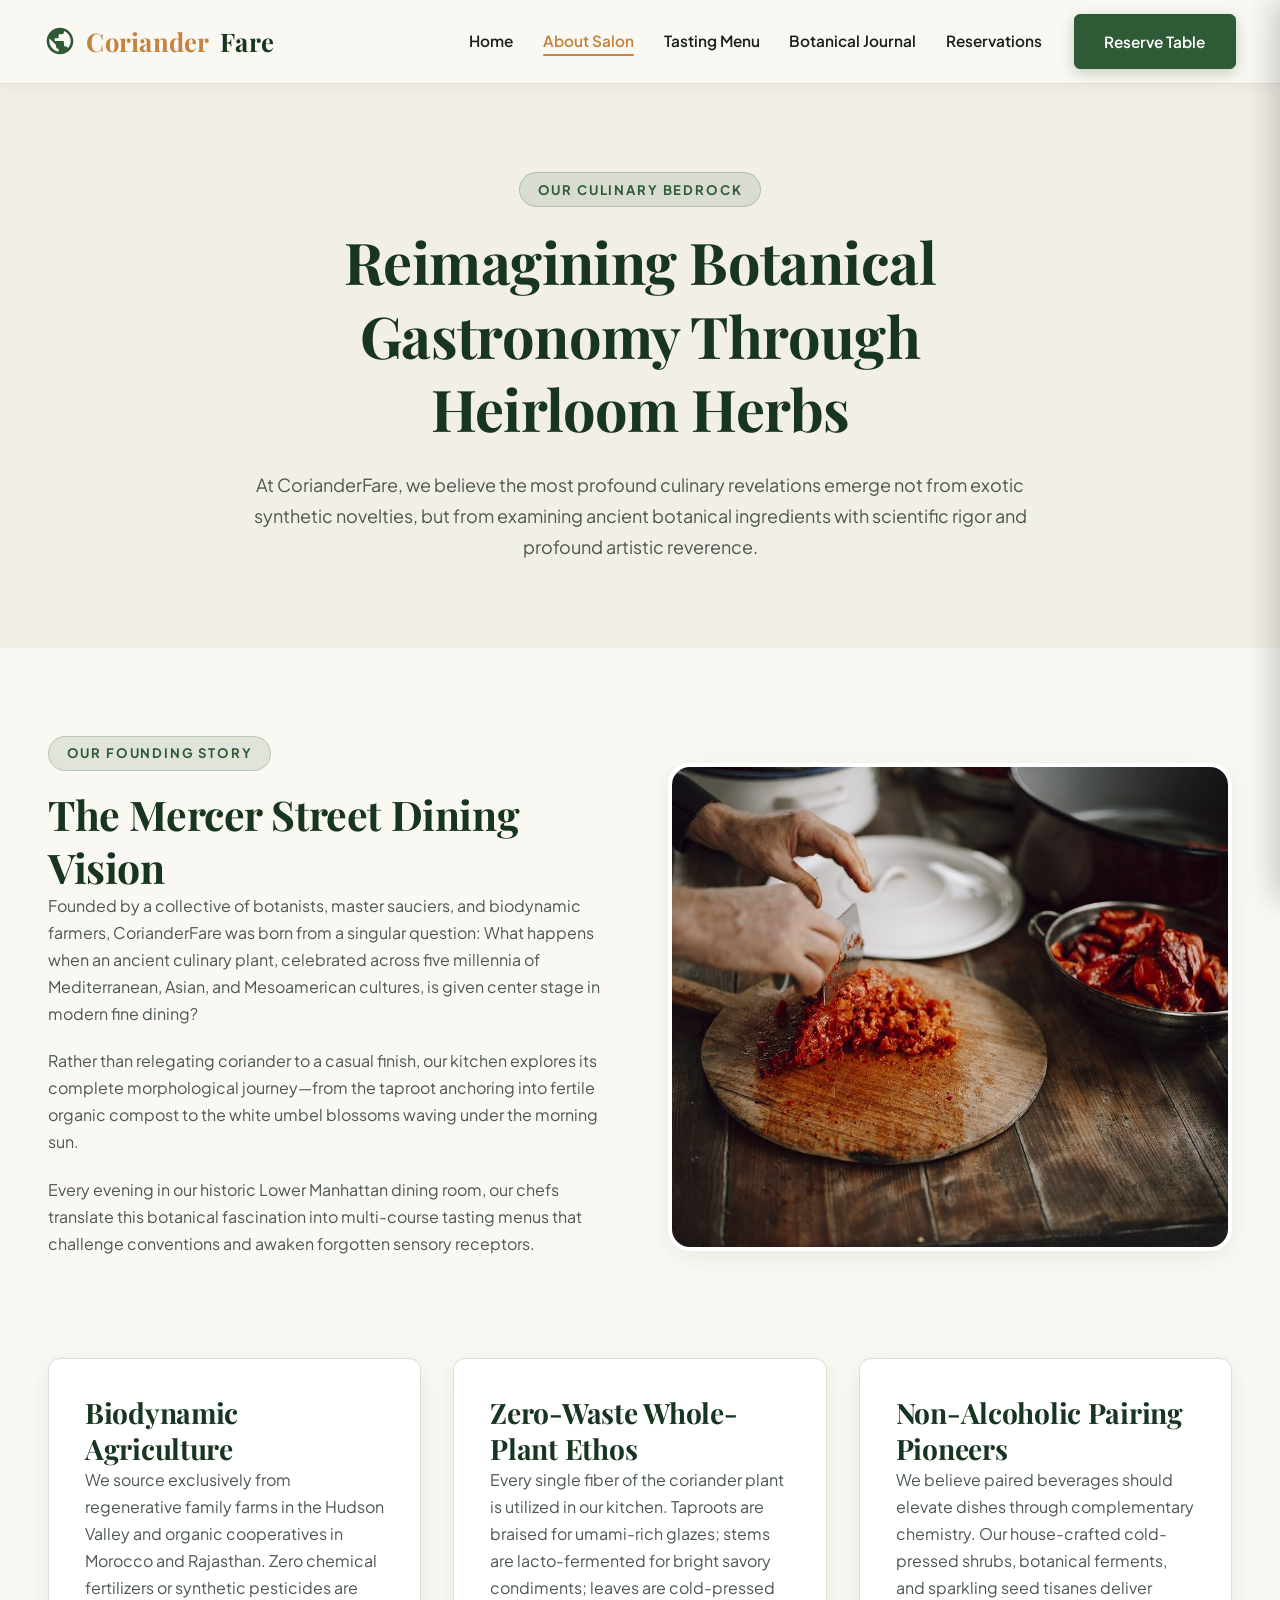
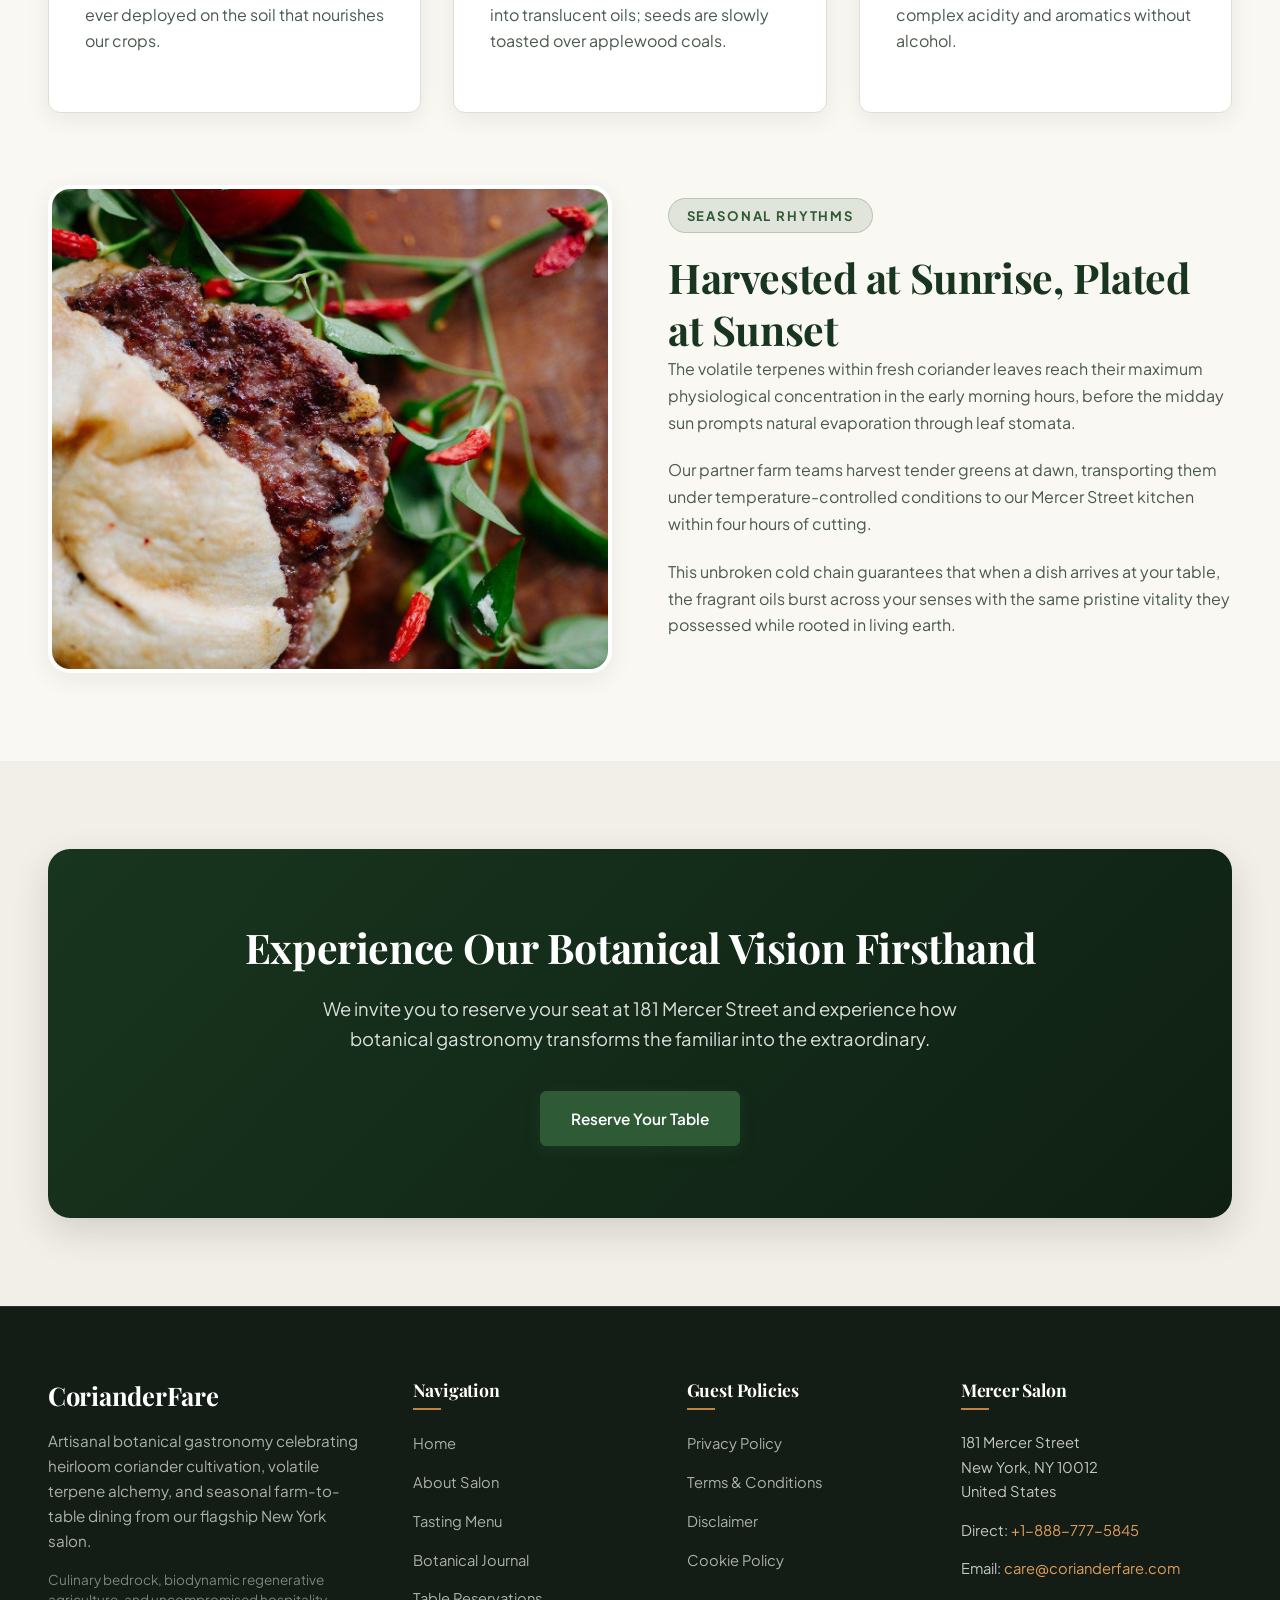
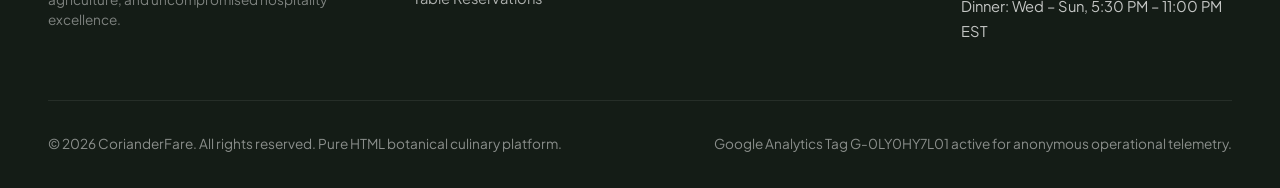
==== about.html @ b7a24209 "Add files via upload" ====
<!DOCTYPE html>
<html lang="en">
<head>
  <meta charset="UTF-8">
  <meta name="viewport" content="width=device-width, initial-scale=1.0">
  <title>About Dining Salon | CorianderFare Botanical Culinary Philosophy</title>
  <meta name="description" content="Discover the origin, regenerative farming partners, and botanical gastronomic philosophy of CorianderFare at 181 Mercer Street, New York.">
  <link rel="canonical" href="https://corianderfare.com/">

  <!-- Google Analytics Tag -->
  <script async src="https://www.googletagmanager.com/gtag/js?id=G-0LY0HY7L01"></script>
  <script>
    window.dataLayer = window.dataLayer || [];
    function gtag(){dataLayer.push(arguments);}
    gtag('js', new Date());
    gtag('config', 'G-0LY0HY7L01');
  </script>

  <!-- Typography -->
  <link rel="preconnect" href="https://fonts.googleapis.com">
  <link rel="preconnect" href="https://fonts.gstatic.com" crossorigin>
  <link href="https://fonts.googleapis.com/css2?family=Cinzel:wght@600;700;800&family=Playfair+Display:ital,wght@0,600;0,700;1,400&family=Plus+Jakarta+Sans:ital,wght@0,400;0,500;0,600;0,700;1,400&display=swap" rel="stylesheet">

  <!-- Stylesheets -->
  <link rel="stylesheet" href="assets/css/style.css">
  <link rel="stylesheet" href="css/style.css">
  <link rel="stylesheet" href="style.css">
</head>
<body>
  <!-- Header -->
  <header class="site-header">
    <div class="container header-inner">
      <a href="index.html" class="site-logo" aria-label="CorianderFare Home">
        <svg class="site-logo-icon" viewBox="0 0 24 24" fill="currentColor">
          <path d="M12 2C6.48 2 2 6.48 2 12s4.48 10 10 10 10-4.48 10-10S17.52 2 12 2zm-1 17.93c-3.95-.49-7-3.85-7-7.93 0-.62.08-1.21.21-1.79L9 15v1c0 1.1.9 2 2 2v1.93zm6.9-2.54c-.26-.81-1-1.39-1.9-1.39h-1v-3c0-.55-.45-1-1-1H8v-2h2c.55 0 1-.45 1-1V7h2c1.1 0 2-.9 2-2v-.41c2.93 1.19 5 4.06 5 7.41 0 2.08-.8 3.97-2.1 5.4z"/>
        </svg>
        <span>Coriander</span>Fare
      </a>

      <nav class="nav-desktop" aria-label="Desktop Navigation">
        <ul class="nav-links-list">
          <li><a href="index.html" class="nav-link ">Home</a></li>
          <li><a href="about.html" class="nav-link active">About Salon</a></li>
          <li><a href="index.html#tasting-menu" class="nav-link">Tasting Menu</a></li>
          <li><a href="blog.html" class="nav-link ">Botanical Journal</a></li>
          <li><a href="contact.html" class="nav-link ">Reservations</a></li>
          <!-- Policy links strictly hidden on desktop via .nav-item-policy -->
          <li class="nav-item-policy"><a href="privacy-policy.html" class="nav-link">Privacy Policy</a></li>
          <li class="nav-item-policy"><a href="terms-and-conditions.html" class="nav-link">Terms & Conditions</a></li>
          <li class="nav-item-policy"><a href="disclaimer.html" class="nav-link">Disclaimer</a></li>
          <li class="nav-item-policy"><a href="cookie-policy.html" class="nav-link">Cookie Policy</a></li>
        </ul>
        <div class="header-cta-group">
          <a href="contact.html" class="btn btn-primary">Reserve Table</a>
        </div>
      </nav>

      <button class="mobile-menu-btn" aria-label="Toggle navigation menu">
        &#9776;
      </button>
    </div>
  </header>

  <!-- Mobile Drawer Overlay & Drawer -->
  <div class="mobile-drawer-overlay"></div>
  <aside class="mobile-drawer" aria-label="Mobile Navigation Drawer">
    <div class="mobile-drawer-header">
      <a href="index.html" class="site-logo">
        <span>Coriander</span>Fare
      </a>
      <button class="mobile-drawer-close" aria-label="Close menu">&times;</button>
    </div>
    <ul class="mobile-drawer-links">
      <li><a href="index.html" class="mobile-drawer-link">Home</a></li>
      <li><a href="about.html" class="mobile-drawer-link">About Dining Salon</a></li>
      <li><a href="index.html#tasting-menu" class="mobile-drawer-link">Seasonal Tasting Menu</a></li>
      <li><a href="blog.html" class="mobile-drawer-link">Botanical Journal</a></li>
      <li><a href="contact.html" class="mobile-drawer-link">Reservations & Private Events</a></li>
    </ul>
    <div class="mobile-drawer-policy-section">
      <div class="mobile-drawer-policy-title">Guest Governance & Policies</div>
      <ul class="mobile-drawer-policy-links">
        <li><a href="privacy-policy.html">Privacy Policy</a></li>
        <li><a href="terms-and-conditions.html">Terms & Conditions</a></li>
        <li><a href="disclaimer.html">Disclaimer</a></li>
        <li><a href="cookie-policy.html">Cookie Policy</a></li>
      </ul>
    </div>
  </aside>
  <main>
    <section class="section" style="background-color: var(--bg-secondary); padding: 5.5rem 1.5rem 4rem;">
      <div class="container" style="max-width: 860px; text-align: center;">
        <span class="section-tag">Our Culinary Bedrock</span>
        <h1 style="margin-bottom: 1.5rem;">Reimagining Botanical Gastronomy Through Heirloom Herbs</h1>
        <p class="section-desc">At CorianderFare, we believe the most profound culinary revelations emerge not from exotic synthetic novelties, but from examining ancient botanical ingredients with scientific rigor and profound artistic reverence.</p>
      </div>
    </section>

    <section class="section">
      <div class="container">
        <div class="atelier-split" style="margin-bottom: 5rem;">
          <div>
            <span class="section-tag">Our Founding Story</span>
            <h2>The Mercer Street Dining Vision</h2>
            <p>Founded by a collective of botanists, master sauciers, and biodynamic farmers, CorianderFare was born from a singular question: What happens when an ancient culinary plant, celebrated across five millennia of Mediterranean, Asian, and Mesoamerican cultures, is given center stage in modern fine dining?</p>
            <p>Rather than relegating coriander to a casual finish, our kitchen explores its complete morphological journey—from the taproot anchoring into fertile organic compost to the white umbel blossoms waving under the morning sun.</p>
            <p>Every evening in our historic Lower Manhattan dining room, our chefs translate this botanical fascination into multi-course tasting menus that challenge conventions and awaken forgotten sensory receptors.</p>
          </div>
          <div class="atelier-image-box">
            <img src="assets/images/kitchen_atelier_prep.jpg" alt="Botanical culinary prep bench with fresh coriander herbs and whole seeds" width="560" height="480" loading="lazy">
          </div>
        </div>

        <div class="grid-3" style="margin-bottom: 4.5rem;">
          <div class="botanical-card">
            <h3>Biodynamic Agriculture</h3>
            <p>We source exclusively from regenerative family farms in the Hudson Valley and organic cooperatives in Morocco and Rajasthan. Zero chemical fertilizers or synthetic pesticides are ever deployed on the soil that nourishes our crops.</p>
          </div>

          <div class="botanical-card">
            <h3>Zero-Waste Whole-Plant Ethos</h3>
            <p>Every single fiber of the coriander plant is utilized in our kitchen. Taproots are braised for umami-rich glazes; stems are lacto-fermented for bright savory condiments; leaves are cold-pressed into translucent oils; seeds are slowly toasted over applewood coals.</p>
          </div>

          <div class="botanical-card">
            <h3>Non-Alcoholic Pairing Pioneers</h3>
            <p>We believe paired beverages should elevate dishes through complementary chemistry. Our house-crafted cold-pressed shrubs, botanical ferments, and sparkling seed tisanes deliver complex acidity and aromatics without alcohol.</p>
          </div>
        </div>

        <div class="atelier-split" style="align-items: center;">
          <div class="atelier-image-box">
            <img src="assets/images/herb_harvest_basket.jpg" alt="Freshly harvested organic coriander and culinary herbs in woven willow basket" width="560" height="480" loading="lazy">
          </div>
          <div>
            <span class="section-tag">Seasonal Rhythms</span>
            <h2>Harvested at Sunrise, Plated at Sunset</h2>
            <p>The volatile terpenes within fresh coriander leaves reach their maximum physiological concentration in the early morning hours, before the midday sun prompts natural evaporation through leaf stomata.</p>
            <p>Our partner farm teams harvest tender greens at dawn, transporting them under temperature-controlled conditions to our Mercer Street kitchen within four hours of cutting.</p>
            <p>This unbroken cold chain guarantees that when a dish arrives at your table, the fragrant oils burst across your senses with the same pristine vitality they possessed while rooted in living earth.</p>
          </div>
        </div>
      </div>
    </section>

    <!-- Table Reservation Banner -->
    <section class="section" style="background-color: var(--bg-secondary);">
      <div class="container">
        <div class="cta-banner">
          <h2>Experience Our Botanical Vision Firsthand</h2>
          <p>We invite you to reserve your seat at 181 Mercer Street and experience how botanical gastronomy transforms the familiar into the extraordinary.</p>
          <a href="contact.html" class="btn btn-primary">Reserve Your Table</a>
        </div>
      </div>
    </section>
  </main>
  <!-- Footer -->
  <footer class="site-footer">
    <div class="container">
      <div class="footer-grid">
        <div class="footer-brand">
          <h3>CorianderFare</h3>
          <div style="color:rgba(255,255,255,0.65); font-size:0.95rem; line-height:1.65; margin-bottom:1rem;">Artisanal botanical gastronomy celebrating heirloom coriander cultivation, volatile terpene alchemy, and seasonal farm-to-table dining from our flagship New York salon.</div>
          <div style="font-size:0.85rem; color:rgba(255,255,255,0.45); line-height:1.5;">Culinary bedrock, biodynamic regenerative agriculture, and uncompromised hospitality excellence.</div>
        </div>

        <div class="footer-col">
          <h4>Navigation</h4>
          <ul class="footer-links">
            <li><a href="index.html">Home</a></li>
            <li><a href="about.html">About Salon</a></li>
            <li><a href="index.html#tasting-menu">Tasting Menu</a></li>
            <li><a href="blog.html">Botanical Journal</a></li>
            <li><a href="contact.html">Table Reservations</a></li>
          </ul>
        </div>

        <div class="footer-col">
          <h4>Guest Policies</h4>
          <ul class="footer-links">
            <li><a href="privacy-policy.html">Privacy Policy</a></li>
            <li><a href="terms-and-conditions.html">Terms & Conditions</a></li>
            <li><a href="disclaimer.html">Disclaimer</a></li>
            <li><a href="cookie-policy.html">Cookie Policy</a></li>
          </ul>
        </div>

        <div class="footer-col">
          <h4>Mercer Salon</h4>
          <div class="footer-contact-info">
            <div>181 Mercer Street<br>New York, NY 10012<br>United States</div>
            <div>Direct: <a href="tel:+18887775845" style="color:var(--accent-light);">+1-888-777-5845</a></div>
            <div>Email: <a href="mailto:care@corianderfare.com" style="color:var(--accent-light);">care@corianderfare.com</a></div>
            <div>Dinner: Wed &ndash; Sun, 5:30 PM &ndash; 11:00 PM EST</div>
          </div>
        </div>
      </div>

      <div class="footer-bottom">
        <div>&copy; 2026 CorianderFare. All rights reserved. Pure HTML botanical culinary platform.</div>
        <div>Google Analytics Tag G-0LY0HY7L01 active for anonymous operational telemetry.</div>
      </div>
    </div>
  </footer>

  <script src="assets/js/main.js"></script>
</body>
</html>
---- assets/css/style.css ----
/* CorianderFare - Botanical Gastronomy & Heirloom Herb Cuisine Design System */
:root {
  --primary: #2E5A36;
  --primary-light: #52825B;
  --primary-dark: #18351F;
  --accent: #C4823F;
  --accent-light: #DE9E5C;
  --accent-dark: #87511E;
  --bg-primary: #FAF8F3;
  --bg-secondary: #F2EFE8;
  --bg-card: #FFFFFF;
  --bg-dark: #141C16;
  --text-primary: #18221A;
  --text-secondary: #4A584D;
  --text-muted: #78867B;
  --text-light: #FFFFFF;
  --border-color: #E1DDD5;
  --border-focus: #2E5A36;
  --card-shadow: 0 6px 24px rgba(24, 34, 26, 0.07);
  --card-shadow-hover: 0 14px 36px rgba(24, 34, 26, 0.15);
  --header-shadow: 0 2px 14px rgba(24, 34, 26, 0.05);
  --nav-link-hover: #C4823F;
  --focus-ring: 0 0 0 3px rgba(46, 90, 54, 0.3);
  --font-heading: 'Playfair Display', 'Cinzel', Georgia, serif;
  --font-body: 'Plus Jakarta Sans', -apple-system, BlinkMacSystemFont, 'Segoe UI', Roboto, sans-serif;
  --font-size-base: 1rem;
  --line-height-base: 1.68;
  --section-padding: 5.5rem 1.5rem;
  --radius-sm: 6px;
  --radius-md: 12px;
  --radius-lg: 22px;
  --radius-full: 9999px;
  --header-height: 84px;
  --transition-smooth: 0.35s cubic-bezier(0.4, 0, 0.2, 1);
  --transition-fast: 0.2s ease;
}

*, *::before, *::after {
  box-sizing: border-box;
  margin: 0;
  padding: 0;
}

html {
  scroll-behavior: smooth;
  font-size: 16px;
}

body {
  font-family: var(--font-body);
  font-size: var(--font-size-base);
  line-height: var(--line-height-base);
  color: var(--text-primary);
  background-color: var(--bg-primary);
  -webkit-font-smoothing: antialiased;
  -moz-osx-font-smoothing: grayscale;
  overflow-x: hidden;
}

h1, h2, h3, h4, h5, h6 {
  font-family: var(--font-heading);
  color: var(--primary-dark);
  line-height: 1.28;
  font-weight: 700;
  letter-spacing: -0.01em;
}

h1 { font-size: clamp(2.3rem, 4.5vw, 3.6rem); }
h2 { font-size: clamp(1.85rem, 3.2vw, 2.7rem); }
h3 { font-size: clamp(1.35rem, 2.2vw, 1.85rem); }
h4 { font-size: 1.25rem; }

p {
  margin-bottom: 1.3rem;
  color: var(--text-secondary);
}

a {
  color: var(--primary);
  text-decoration: none;
  transition: color var(--transition-fast);
}

a:hover, a:focus {
  color: var(--accent);
}

img {
  max-width: 100%;
  height: auto;
  display: block;
  object-fit: cover;
}

.container {
  width: 100%;
  max-width: 1240px;
  margin-left: auto;
  margin-right: auto;
  padding-left: 1.5rem;
  padding-right: 1.5rem;
}

.section {
  padding: var(--section-padding);
}

.section-title-wrap {
  text-align: center;
  max-width: 800px;
  margin: 0 auto 3.75rem;
}

.section-tag {
  display: inline-block;
  font-size: 0.82rem;
  font-weight: 700;
  text-transform: uppercase;
  letter-spacing: 0.14em;
  color: var(--primary);
  background-color: rgba(46, 90, 54, 0.12);
  padding: 0.35rem 1.1rem;
  border-radius: var(--radius-full);
  margin-bottom: 1.1rem;
  border: 1px solid rgba(46, 90, 54, 0.22);
}

.section-desc {
  font-size: 1.125rem;
  color: var(--text-secondary);
  line-height: 1.72;
  margin-top: 0.85rem;
}

/* Header & Navigation Fix Mandate */
.site-header {
  position: sticky;
  top: 0;
  z-index: 1000;
  background-color: rgba(250, 248, 243, 0.96);
  backdrop-filter: blur(14px);
  border-bottom: 1px solid var(--border-color);
  box-shadow: var(--header-shadow);
  height: var(--header-height);
  display: flex;
  align-items: center;
}

.header-inner {
  display: flex;
  align-items: center;
  justify-content: space-between;
  width: 100%;
}

.site-logo {
  display: flex;
  align-items: center;
  gap: 0.65rem;
  font-family: var(--font-heading);
  font-size: 1.6rem;
  font-weight: 700;
  color: var(--primary-dark);
  text-decoration: none;
  letter-spacing: 0.01em;
}

.site-logo-icon {
  width: 32px;
  height: 32px;
  fill: var(--primary);
}

.site-logo span {
  color: var(--accent);
}

.nav-desktop {
  display: flex;
  align-items: center;
  gap: 2rem;
}

.nav-links-list {
  display: flex;
  align-items: center;
  gap: 1.85rem;
  list-style: none;
}

.nav-link {
  font-size: 0.96rem;
  font-weight: 600;
  color: var(--text-primary);
  transition: color var(--transition-fast);
  position: relative;
  padding: 0.4rem 0;
}

.nav-link:hover, .nav-link.active {
  color: var(--nav-link-hover);
}

.nav-link.active::after {
  content: '';
  position: absolute;
  bottom: 0;
  left: 0;
  right: 0;
  height: 2px;
  background-color: var(--accent);
  border-radius: 2px;
}

/* Policy links strictly hidden on desktop */
@media (min-width: 1141px) {
  .nav-item-policy {
    display: none !important;
  }
}

.header-cta-group {
  display: flex;
  align-items: center;
  gap: 1.25rem;
}

.btn {
  display: inline-flex;
  align-items: center;
  justify-content: center;
  gap: 0.5rem;
  padding: 0.85rem 1.85rem;
  font-size: 0.96rem;
  font-weight: 600;
  border-radius: var(--radius-sm);
  text-decoration: none;
  transition: all var(--transition-smooth);
  cursor: pointer;
  border: 1px solid transparent;
  font-family: var(--font-body);
}

.btn-primary {
  background-color: var(--primary);
  color: var(--text-light);
  border-color: var(--primary);
  box-shadow: 0 4px 14px rgba(46, 90, 54, 0.28);
}

.btn-primary:hover {
  background-color: var(--primary-dark);
  border-color: var(--primary-dark);
  color: var(--text-light);
  transform: translateY(-2px);
  box-shadow: 0 6px 20px rgba(24, 53, 31, 0.35);
}

.btn-secondary {
  background-color: transparent;
  color: var(--primary-dark);
  border-color: var(--border-color);
}

.btn-secondary:hover {
  background-color: var(--bg-secondary);
  border-color: var(--primary);
  color: var(--primary);
}

.btn-accent {
  background-color: var(--accent);
  color: var(--text-light);
  border-color: var(--accent);
}

.btn-accent:hover {
  background-color: var(--accent-dark);
  border-color: var(--accent-dark);
  color: var(--text-light);
  transform: translateY(-2px);
}

.mobile-menu-btn {
  display: none;
  background: none;
  border: none;
  cursor: pointer;
  padding: 0.5rem;
  color: var(--text-primary);
  font-size: 1.5rem;
}

@media (max-width: 1140px) {
  .nav-desktop {
    display: none;
  }
  .mobile-menu-btn {
    display: block;
  }
}

/* Mobile Drawer */
.mobile-drawer-overlay {
  position: fixed;
  inset: 0;
  background-color: rgba(20, 28, 22, 0.6);
  backdrop-filter: blur(4px);
  z-index: 1100;
  opacity: 0;
  visibility: hidden;
  transition: opacity var(--transition-smooth), visibility var(--transition-smooth);
}

.mobile-drawer-overlay.active {
  opacity: 1;
  visibility: visible;
}

.mobile-drawer {
  position: fixed;
  top: 0;
  right: 0;
  bottom: 0;
  width: 320px;
  max-width: 85vw;
  background-color: var(--bg-card);
  z-index: 1200;
  transform: translateX(100%);
  transition: transform var(--transition-smooth);
  box-shadow: -6px 0 30px rgba(0, 0, 0, 0.2);
  display: flex;
  flex-direction: column;
  padding: 1.75rem 1.5rem;
  overflow-y: auto;
}

.mobile-drawer.active {
  transform: translateX(0);
}

.mobile-drawer-header {
  display: flex;
  align-items: center;
  justify-content: space-between;
  margin-bottom: 2rem;
  padding-bottom: 1rem;
  border-bottom: 1px solid var(--border-color);
}

.mobile-drawer-close {
  background: none;
  border: none;
  font-size: 1.5rem;
  cursor: pointer;
  color: var(--text-primary);
}

.mobile-drawer-links {
  list-style: none;
  display: flex;
  flex-direction: column;
  gap: 1.25rem;
  margin-bottom: 2rem;
}

.mobile-drawer-link {
  font-size: 1.1rem;
  font-weight: 600;
  color: var(--text-primary);
  display: block;
}

.mobile-drawer-link:hover {
  color: var(--accent);
}

.mobile-drawer-policy-section {
  padding-top: 1.25rem;
  border-top: 1px solid var(--border-color);
}

.mobile-drawer-policy-title {
  font-size: 0.78rem;
  font-weight: 700;
  text-transform: uppercase;
  letter-spacing: 0.1em;
  color: var(--text-muted);
  margin-bottom: 0.75rem;
}

.mobile-drawer-policy-links {
  list-style: none;
  display: flex;
  flex-direction: column;
  gap: 0.6rem;
}

.mobile-drawer-policy-links a {
  font-size: 0.88rem;
  color: var(--text-secondary);
}

.mobile-drawer-policy-links a:hover {
  color: var(--primary);
}

/* Hero Section */
.hero-section {
  position: relative;
  background-color: var(--bg-secondary);
  padding: 6rem 1.5rem 5.5rem;
  border-bottom: 1px solid var(--border-color);
  overflow: hidden;
}

.hero-grid {
  display: grid;
  grid-template-columns: 1.1fr 0.9fr;
  gap: 4rem;
  align-items: center;
}

.hero-content {
  position: relative;
  z-index: 2;
}

.hero-badge {
  display: inline-flex;
  align-items: center;
  gap: 0.5rem;
  font-size: 0.85rem;
  font-weight: 700;
  letter-spacing: 0.12em;
  text-transform: uppercase;
  color: var(--primary-dark);
  background-color: rgba(46, 90, 54, 0.15);
  border: 1px solid rgba(46, 90, 54, 0.3);
  padding: 0.4rem 1.1rem;
  border-radius: var(--radius-full);
  margin-bottom: 1.5rem;
}

.hero-title {
  font-size: clamp(2.4rem, 4.5vw, 3.8rem);
  line-height: 1.15;
  color: var(--primary-dark);
  margin-bottom: 1.5rem;
}

.hero-title span {
  color: var(--accent);
  font-style: italic;
}

.hero-subtitle {
  font-size: 1.18rem;
  line-height: 1.75;
  color: var(--text-secondary);
  margin-bottom: 2.25rem;
}

.hero-actions {
  display: flex;
  flex-wrap: wrap;
  gap: 1rem;
  margin-bottom: 2.5rem;
}

.hero-stats {
  display: grid;
  grid-template-columns: repeat(3, 1fr);
  gap: 1.5rem;
  padding-top: 2rem;
  border-top: 1px solid var(--border-color);
}

.hero-stat-number {
  font-family: var(--font-heading);
  font-size: 2.1rem;
  font-weight: 700;
  color: var(--primary);
}

.hero-stat-label {
  font-size: 0.85rem;
  color: var(--text-muted);
  font-weight: 500;
  margin-top: 0.2rem;
}

.hero-image-wrapper {
  position: relative;
  border-radius: var(--radius-lg);
  overflow: hidden;
  box-shadow: var(--card-shadow-hover);
  border: 6px solid #FFFFFF;
}

.hero-image-wrapper img {
  width: 100%;
  height: 540px;
  object-fit: cover;
  transition: transform 0.6s ease;
}

.hero-image-wrapper:hover img {
  transform: scale(1.03);
}

.hero-floating-card {
  position: absolute;
  bottom: 24px;
  left: 24px;
  background: rgba(255, 255, 255, 0.94);
  backdrop-filter: blur(10px);
  border: 1px solid rgba(225, 221, 213, 0.8);
  padding: 1rem 1.4rem;
  border-radius: var(--radius-md);
  box-shadow: var(--card-shadow);
  max-width: 280px;
}

.hero-floating-title {
  font-family: var(--font-heading);
  font-size: 0.95rem;
  font-weight: 700;
  color: var(--primary-dark);
}

.hero-floating-desc {
  font-size: 0.82rem;
  color: var(--text-muted);
  margin-top: 0.25rem;
  margin-bottom: 0;
}

/* Feature Cards & Grid */
.grid-2 {
  display: grid;
  grid-template-columns: repeat(2, 1fr);
  gap: 2.5rem;
}

.grid-3 {
  display: grid;
  grid-template-columns: repeat(3, 1fr);
  gap: 2rem;
}

.grid-4 {
  display: grid;
  grid-template-columns: repeat(4, 1fr);
  gap: 1.75rem;
}

.botanical-card, .menu-card, .technique-card, .terroir-card, .dish-card, .review-card {
  background-color: var(--bg-card);
  border: 1px solid var(--border-color);
  border-radius: var(--radius-md);
  padding: 2.25rem;
  box-shadow: var(--card-shadow);
  transition: all var(--transition-smooth);
}

.botanical-card:hover, .menu-card:hover, .technique-card:hover, .terroir-card:hover, .dish-card:hover, .review-card:hover {
  transform: translateY(-4px);
  box-shadow: var(--card-shadow-hover);
  border-color: var(--primary-light);
}

.botanical-icon {
  width: 52px;
  height: 52px;
  border-radius: 12px;
  background: rgba(46, 90, 54, 0.12);
  display: flex;
  align-items: center;
  justify-content: center;
  margin-bottom: 1.25rem;
  color: var(--primary);
  font-size: 1.5rem;
}

.dish-card {
  padding: 0;
  overflow: hidden;
  display: flex;
  flex-direction: column;
}

.dish-card-img-wrap {
  width: 100%;
  height: 300px;
  overflow: hidden;
  position: relative;
  background-color: var(--bg-secondary);
}

.dish-card-img-wrap img {
  width: 100%;
  height: 100%;
  object-fit: cover;
  transition: transform 0.5s ease;
}

.dish-card:hover .dish-card-img-wrap img {
  transform: scale(1.05);
}

.dish-card-body {
  padding: 1.75rem;
  display: flex;
  flex-direction: column;
  flex-grow: 1;
}

.dish-tag {
  font-size: 0.78rem;
  font-weight: 700;
  text-transform: uppercase;
  color: var(--accent);
  letter-spacing: 0.08em;
  margin-bottom: 0.5rem;
}

.dish-title {
  font-size: 1.35rem;
  margin-bottom: 0.75rem;
}

.dish-desc {
  font-size: 0.95rem;
  color: var(--text-secondary);
  line-height: 1.62;
  margin-bottom: 1.25rem;
  flex-grow: 1;
}

.dish-meta {
  display: flex;
  align-items: center;
  justify-content: space-between;
  padding-top: 1rem;
  border-top: 1px solid var(--border-color);
  font-size: 0.9rem;
  font-weight: 600;
  color: var(--primary-dark);
}

/* Chemistry & Terroir Specs Table */
.textile-specs-table-wrapper {
  overflow-x: auto;
  background: var(--bg-card);
  border-radius: var(--radius-md);
  border: 1px solid var(--border-color);
  box-shadow: var(--card-shadow);
  margin: 2.5rem 0;
}

.textile-specs-table {
  width: 100%;
  border-collapse: collapse;
  text-align: left;
  font-size: 0.95rem;
}

.textile-specs-table th {
  background-color: var(--bg-secondary);
  color: var(--primary-dark);
  font-family: var(--font-heading);
  font-weight: 700;
  padding: 1.1rem 1.4rem;
  border-bottom: 2px solid var(--border-color);
}

.textile-specs-table td {
  padding: 1rem 1.4rem;
  border-bottom: 1px solid var(--border-color);
  color: var(--text-secondary);
}

.textile-specs-table tr:hover td {
  background-color: rgba(46, 90, 54, 0.04);
}

/* Dining Salon Showcase */
.atelier-split {
  display: grid;
  grid-template-columns: 1fr 1fr;
  gap: 3.5rem;
  align-items: center;
}

.atelier-image-box {
  position: relative;
  border-radius: var(--radius-lg);
  overflow: hidden;
  box-shadow: var(--card-shadow);
  border: 4px solid #FFFFFF;
}

.atelier-image-box img {
  width: 100%;
  height: 480px;
  object-fit: cover;
}

.atelier-badge-overlay {
  position: absolute;
  top: 20px;
  right: 20px;
  background: rgba(20, 28, 22, 0.88);
  color: #FFFFFF;
  padding: 0.6rem 1.2rem;
  border-radius: var(--radius-full);
  font-size: 0.82rem;
  font-weight: 600;
  letter-spacing: 0.05em;
  backdrop-filter: blur(6px);
}

.atelier-info {
  display: flex;
  flex-direction: column;
  justify-content: center;
}

/* FAQ Accordion */
.faq-accordion {
  max-width: 860px;
  margin: 0 auto;
  display: flex;
  flex-direction: column;
  gap: 1.25rem;
}

.faq-item {
  background: var(--bg-card);
  border: 1px solid var(--border-color);
  border-radius: var(--radius-md);
  box-shadow: var(--card-shadow);
  overflow: hidden;
  transition: border-color var(--transition-fast);
}

.faq-item.active {
  border-color: var(--primary);
}

.faq-question {
  width: 100%;
  text-align: left;
  background: none;
  border: none;
  padding: 1.4rem 1.75rem;
  font-family: var(--font-heading);
  font-size: 1.15rem;
  font-weight: 700;
  color: var(--primary-dark);
  cursor: pointer;
  display: flex;
  justify-content: space-between;
  align-items: center;
  transition: color var(--transition-fast);
}

.faq-question:hover {
  color: var(--accent);
}

.faq-icon {
  font-size: 1.4rem;
  line-height: 1;
  transition: transform var(--transition-smooth);
  color: var(--primary);
}

.faq-item.active .faq-icon {
  transform: rotate(45deg);
}

.faq-answer {
  padding: 0 1.75rem 1.5rem;
  color: var(--text-secondary);
  line-height: 1.72;
  display: none;
}

.faq-item.active .faq-answer {
  display: block;
}

/* Tasting Menu Table / Reservation CTA Banner */
.cta-banner {
  background: linear-gradient(135deg, var(--primary-dark) 0%, #0F2013 100%);
  border-radius: var(--radius-lg);
  padding: 4.5rem 3rem;
  color: var(--text-light);
  text-align: center;
  box-shadow: var(--card-shadow-hover);
  position: relative;
  overflow: hidden;
}

.cta-banner h2 {
  color: var(--text-light);
  margin-bottom: 1.25rem;
}

.cta-banner p {
  color: rgba(255, 255, 255, 0.85);
  max-width: 680px;
  margin: 0 auto 2.25rem;
  font-size: 1.15rem;
}

/* Policy Content Requirements (User Instruction: 5 to 6 lines per paragraph) */
.policy-page-wrapper {
  padding: 4.5rem 1.5rem 6rem;
  background-color: var(--bg-primary);
}

.policy-container {
  max-width: 960px;
  margin: 0 auto;
  background: var(--bg-card);
  border: 1px solid var(--border-color);
  border-radius: var(--radius-md);
  padding: 3.5rem 3rem;
  box-shadow: var(--card-shadow);
}

.policy-header {
  border-bottom: 1px solid var(--border-color);
  padding-bottom: 2rem;
  margin-bottom: 2.5rem;
}

.policy-title {
  font-size: clamp(2rem, 3.5vw, 2.8rem);
  color: var(--primary-dark);
  margin-bottom: 0.8rem;
}

.policy-meta {
  font-size: 0.9rem;
  color: var(--text-muted);
  display: flex;
  gap: 1.5rem;
  flex-wrap: wrap;
}

.policy-section {
  margin-bottom: 3rem;
}

.policy-section h2 {
  font-size: 1.6rem;
  color: var(--primary-dark);
  margin-bottom: 1.25rem;
  padding-bottom: 0.5rem;
  border-bottom: 1px solid rgba(46, 90, 54, 0.2);
}

.policy-section h3 {
  font-size: 1.25rem;
  color: var(--accent);
  margin: 1.5rem 0 0.85rem;
}

.policy-section p {
  font-size: 1.02rem;
  line-height: 1.85;
  color: var(--text-secondary);
  margin-bottom: 1.5rem;
  text-align: justify;
}

.policy-section ul, .policy-section ol {
  margin: 1rem 0 1.5rem 1.5rem;
  color: var(--text-secondary);
  line-height: 1.75;
}

.policy-section li {
  margin-bottom: 0.5rem;
}

/* Dedicated Rich Customer Care & Dietary Compliance Card */
.policy-contact-card {
  margin-top: 3.5rem;
  padding: 2.5rem;
  background-color: var(--bg-secondary);
  border: 2px solid var(--primary);
  border-radius: var(--radius-md);
  box-shadow: var(--card-shadow);
}

.policy-contact-card h3 {
  font-size: 1.45rem;
  color: var(--primary-dark);
  margin-bottom: 1rem;
}

.policy-contact-card p {
  font-size: 1rem;
  line-height: 1.75;
  margin-bottom: 1.25rem;
}

.contact-card-grid {
  display: grid;
  grid-template-columns: repeat(auto-fit, minmax(220px, 1fr));
  gap: 1.25rem;
  margin-top: 1.5rem;
  padding-top: 1.5rem;
  border-top: 1px solid var(--border-color);
}

.contact-card-item {
  display: flex;
  flex-direction: column;
  gap: 0.25rem;
}

.contact-card-label {
  font-size: 0.78rem;
  font-weight: 700;
  text-transform: uppercase;
  letter-spacing: 0.08em;
  color: var(--primary);
}

.contact-card-value {
  font-size: 0.95rem;
  font-weight: 600;
  color: var(--primary-dark);
}

.contact-card-value a {
  color: var(--primary-dark);
  text-decoration: underline;
}

.contact-card-value a:hover {
  color: var(--accent);
}

/* Blog Article Pages & Layout */
.blog-header {
  padding: 5rem 1.5rem 3.5rem;
  background-color: var(--bg-secondary);
  border-bottom: 1px solid var(--border-color);
  text-align: center;
}

.blog-meta-bar {
  display: flex;
  justify-content: center;
  align-items: center;
  gap: 1.5rem;
  font-size: 0.9rem;
  color: var(--text-muted);
  margin-top: 1.25rem;
  flex-wrap: wrap;
}

.blog-hero-image {
  max-width: 1040px;
  margin: -2.5rem auto 3.5rem;
  border-radius: var(--radius-lg);
  overflow: hidden;
  box-shadow: var(--card-shadow-hover);
  border: 6px solid #FFFFFF;
}

.blog-hero-image img {
  width: 100%;
  max-height: 520px;
  object-fit: cover;
}

.article-body {
  max-width: 860px;
  margin: 0 auto;
  padding: 0 1.5rem 5rem;
  font-size: 1.08rem;
  line-height: 1.85;
  color: var(--text-secondary);
}

.article-body h2 {
  font-size: 1.85rem;
  margin: 2.5rem 0 1.25rem;
  color: var(--primary-dark);
  border-bottom: 1px solid var(--border-color);
  padding-bottom: 0.6rem;
}

.article-body h3 {
  font-size: 1.4rem;
  margin: 2rem 0 1rem;
  color: var(--accent);
}

.article-body p {
  margin-bottom: 1.6rem;
}

.article-body ul, .article-body ol {
  margin: 1.25rem 0 1.75rem 2rem;
}

.article-body li {
  margin-bottom: 0.6rem;
}

.article-callout {
  background-color: var(--bg-secondary);
  border-left: 4px solid var(--accent);
  padding: 1.5rem 1.75rem;
  border-radius: 0 var(--radius-md) var(--radius-md) 0;
  margin: 2.25rem 0;
  font-style: italic;
  color: var(--text-primary);
}

/* Footer Styling */
.site-footer {
  background-color: var(--bg-dark);
  color: rgba(255, 255, 255, 0.75);
  padding: 4.5rem 1.5rem 2rem;
  border-top: 1px solid rgba(255, 255, 255, 0.1);
}

.footer-grid {
  display: grid;
  grid-template-columns: 1.4fr 1fr 1fr 1.2fr;
  gap: 3rem;
  margin-bottom: 3.5rem;
}

.footer-brand {
  display: flex;
  flex-direction: column;
}

.footer-brand h3 {
  font-family: var(--font-heading);
  font-size: 1.6rem;
  color: #FFFFFF;
  margin-bottom: 1rem;
}

.footer-brand p {
  color: rgba(255, 255, 255, 0.65);
  font-size: 0.95rem;
  line-height: 1.65;
  margin-bottom: 1.5rem;
}

.footer-col {
  display: flex;
  flex-direction: column;
}

.footer-col h4 {
  color: #FFFFFF;
  font-size: 1.1rem;
  margin-bottom: 1.25rem;
  position: relative;
  padding-bottom: 0.5rem;
}

.footer-col h4::after {
  content: '';
  position: absolute;
  bottom: 0;
  left: 0;
  width: 28px;
  height: 2px;
  background-color: var(--accent);
}

.footer-links {
  list-style: none;
  display: flex;
  flex-direction: column;
  gap: 0.75rem;
}

.footer-links a {
  color: rgba(255, 255, 255, 0.65);
  font-size: 0.92rem;
  transition: color var(--transition-fast);
}

.footer-links a:hover {
  color: var(--accent-light);
  padding-left: 4px;
}

.footer-contact-info {
  display: flex;
  flex-direction: column;
  gap: 0.85rem;
  font-size: 0.92rem;
}

.footer-bottom {
  padding-top: 2rem;
  border-top: 1px solid rgba(255, 255, 255, 0.08);
  display: flex;
  justify-content: space-between;
  align-items: center;
  flex-wrap: wrap;
  gap: 1rem;
  font-size: 0.85rem;
  color: rgba(255, 255, 255, 0.5);
}

.footer-bottom a {
  color: rgba(255, 255, 255, 0.65);
}

.footer-bottom a:hover {
  color: var(--accent-light);
}

/* Form Styles */
.form-group {
  margin-bottom: 1.5rem;
}

.form-label {
  display: block;
  font-size: 0.9rem;
  font-weight: 600;
  color: var(--primary-dark);
  margin-bottom: 0.5rem;
}

.form-input, .form-textarea, .form-select {
  width: 100%;
  padding: 0.85rem 1.1rem;
  border: 1px solid var(--border-color);
  border-radius: var(--radius-sm);
  background-color: var(--bg-card);
  font-family: var(--font-body);
  font-size: 0.95rem;
  color: var(--text-primary);
  transition: border-color var(--transition-fast), box-shadow var(--transition-fast);
}

.form-input:focus, .form-textarea:focus, .form-select:focus {
  outline: none;
  border-color: var(--border-focus);
  box-shadow: var(--focus-ring);
}

.form-alert {
  padding: 1rem 1.25rem;
  border-radius: var(--radius-sm);
  margin-bottom: 1.5rem;
  display: none;
}

.form-alert-success {
  background-color: #E8F5E9;
  color: #2E7D32;
  border: 1px solid #C8E6C9;
}

/* Responsive Breakpoints */
@media (max-width: 992px) {
  .hero-grid {
    grid-template-columns: 1fr;
    gap: 3rem;
  }
  .atelier-split {
    grid-template-columns: 1fr;
  }
  .footer-grid {
    grid-template-columns: repeat(2, 1fr);
  }
  .grid-3, .grid-4 {
    grid-template-columns: repeat(2, 1fr);
  }
}

@media (max-width: 640px) {
  .grid-2, .grid-3, .grid-4, .footer-grid {
    grid-template-columns: 1fr;
  }
  .hero-stats {
    grid-template-columns: 1fr;
    gap: 1rem;
  }
  .policy-container {
    padding: 2rem 1.5rem;
  }
}
---- css/style.css ----
/* CorianderFare - Botanical Gastronomy & Heirloom Herb Cuisine Design System */
:root {
  --primary: #2E5A36;
  --primary-light: #52825B;
  --primary-dark: #18351F;
  --accent: #C4823F;
  --accent-light: #DE9E5C;
  --accent-dark: #87511E;
  --bg-primary: #FAF8F3;
  --bg-secondary: #F2EFE8;
  --bg-card: #FFFFFF;
  --bg-dark: #141C16;
  --text-primary: #18221A;
  --text-secondary: #4A584D;
  --text-muted: #78867B;
  --text-light: #FFFFFF;
  --border-color: #E1DDD5;
  --border-focus: #2E5A36;
  --card-shadow: 0 6px 24px rgba(24, 34, 26, 0.07);
  --card-shadow-hover: 0 14px 36px rgba(24, 34, 26, 0.15);
  --header-shadow: 0 2px 14px rgba(24, 34, 26, 0.05);
  --nav-link-hover: #C4823F;
  --focus-ring: 0 0 0 3px rgba(46, 90, 54, 0.3);
  --font-heading: 'Playfair Display', 'Cinzel', Georgia, serif;
  --font-body: 'Plus Jakarta Sans', -apple-system, BlinkMacSystemFont, 'Segoe UI', Roboto, sans-serif;
  --font-size-base: 1rem;
  --line-height-base: 1.68;
  --section-padding: 5.5rem 1.5rem;
  --radius-sm: 6px;
  --radius-md: 12px;
  --radius-lg: 22px;
  --radius-full: 9999px;
  --header-height: 84px;
  --transition-smooth: 0.35s cubic-bezier(0.4, 0, 0.2, 1);
  --transition-fast: 0.2s ease;
}

*, *::before, *::after {
  box-sizing: border-box;
  margin: 0;
  padding: 0;
}

html {
  scroll-behavior: smooth;
  font-size: 16px;
}

body {
  font-family: var(--font-body);
  font-size: var(--font-size-base);
  line-height: var(--line-height-base);
  color: var(--text-primary);
  background-color: var(--bg-primary);
  -webkit-font-smoothing: antialiased;
  -moz-osx-font-smoothing: grayscale;
  overflow-x: hidden;
}

h1, h2, h3, h4, h5, h6 {
  font-family: var(--font-heading);
  color: var(--primary-dark);
  line-height: 1.28;
  font-weight: 700;
  letter-spacing: -0.01em;
}

h1 { font-size: clamp(2.3rem, 4.5vw, 3.6rem); }
h2 { font-size: clamp(1.85rem, 3.2vw, 2.7rem); }
h3 { font-size: clamp(1.35rem, 2.2vw, 1.85rem); }
h4 { font-size: 1.25rem; }

p {
  margin-bottom: 1.3rem;
  color: var(--text-secondary);
}

a {
  color: var(--primary);
  text-decoration: none;
  transition: color var(--transition-fast);
}

a:hover, a:focus {
  color: var(--accent);
}

img {
  max-width: 100%;
  height: auto;
  display: block;
  object-fit: cover;
}

.container {
  width: 100%;
  max-width: 1240px;
  margin-left: auto;
  margin-right: auto;
  padding-left: 1.5rem;
  padding-right: 1.5rem;
}

.section {
  padding: var(--section-padding);
}

.section-title-wrap {
  text-align: center;
  max-width: 800px;
  margin: 0 auto 3.75rem;
}

.section-tag {
  display: inline-block;
  font-size: 0.82rem;
  font-weight: 700;
  text-transform: uppercase;
  letter-spacing: 0.14em;
  color: var(--primary);
  background-color: rgba(46, 90, 54, 0.12);
  padding: 0.35rem 1.1rem;
  border-radius: var(--radius-full);
  margin-bottom: 1.1rem;
  border: 1px solid rgba(46, 90, 54, 0.22);
}

.section-desc {
  font-size: 1.125rem;
  color: var(--text-secondary);
  line-height: 1.72;
  margin-top: 0.85rem;
}

/* Header & Navigation Fix Mandate */
.site-header {
  position: sticky;
  top: 0;
  z-index: 1000;
  background-color: rgba(250, 248, 243, 0.96);
  backdrop-filter: blur(14px);
  border-bottom: 1px solid var(--border-color);
  box-shadow: var(--header-shadow);
  height: var(--header-height);
  display: flex;
  align-items: center;
}

.header-inner {
  display: flex;
  align-items: center;
  justify-content: space-between;
  width: 100%;
}

.site-logo {
  display: flex;
  align-items: center;
  gap: 0.65rem;
  font-family: var(--font-heading);
  font-size: 1.6rem;
  font-weight: 700;
  color: var(--primary-dark);
  text-decoration: none;
  letter-spacing: 0.01em;
}

.site-logo-icon {
  width: 32px;
  height: 32px;
  fill: var(--primary);
}

.site-logo span {
  color: var(--accent);
}

.nav-desktop {
  display: flex;
  align-items: center;
  gap: 2rem;
}

.nav-links-list {
  display: flex;
  align-items: center;
  gap: 1.85rem;
  list-style: none;
}

.nav-link {
  font-size: 0.96rem;
  font-weight: 600;
  color: var(--text-primary);
  transition: color var(--transition-fast);
  position: relative;
  padding: 0.4rem 0;
}

.nav-link:hover, .nav-link.active {
  color: var(--nav-link-hover);
}

.nav-link.active::after {
  content: '';
  position: absolute;
  bottom: 0;
  left: 0;
  right: 0;
  height: 2px;
  background-color: var(--accent);
  border-radius: 2px;
}

/* Policy links strictly hidden on desktop */
@media (min-width: 1141px) {
  .nav-item-policy {
    display: none !important;
  }
}

.header-cta-group {
  display: flex;
  align-items: center;
  gap: 1.25rem;
}

.btn {
  display: inline-flex;
  align-items: center;
  justify-content: center;
  gap: 0.5rem;
  padding: 0.85rem 1.85rem;
  font-size: 0.96rem;
  font-weight: 600;
  border-radius: var(--radius-sm);
  text-decoration: none;
  transition: all var(--transition-smooth);
  cursor: pointer;
  border: 1px solid transparent;
  font-family: var(--font-body);
}

.btn-primary {
  background-color: var(--primary);
  color: var(--text-light);
  border-color: var(--primary);
  box-shadow: 0 4px 14px rgba(46, 90, 54, 0.28);
}

.btn-primary:hover {
  background-color: var(--primary-dark);
  border-color: var(--primary-dark);
  color: var(--text-light);
  transform: translateY(-2px);
  box-shadow: 0 6px 20px rgba(24, 53, 31, 0.35);
}

.btn-secondary {
  background-color: transparent;
  color: var(--primary-dark);
  border-color: var(--border-color);
}

.btn-secondary:hover {
  background-color: var(--bg-secondary);
  border-color: var(--primary);
  color: var(--primary);
}

.btn-accent {
  background-color: var(--accent);
  color: var(--text-light);
  border-color: var(--accent);
}

.btn-accent:hover {
  background-color: var(--accent-dark);
  border-color: var(--accent-dark);
  color: var(--text-light);
  transform: translateY(-2px);
}

.mobile-menu-btn {
  display: none;
  background: none;
  border: none;
  cursor: pointer;
  padding: 0.5rem;
  color: var(--text-primary);
  font-size: 1.5rem;
}

@media (max-width: 1140px) {
  .nav-desktop {
    display: none;
  }
  .mobile-menu-btn {
    display: block;
  }
}

/* Mobile Drawer */
.mobile-drawer-overlay {
  position: fixed;
  inset: 0;
  background-color: rgba(20, 28, 22, 0.6);
  backdrop-filter: blur(4px);
  z-index: 1100;
  opacity: 0;
  visibility: hidden;
  transition: opacity var(--transition-smooth), visibility var(--transition-smooth);
}

.mobile-drawer-overlay.active {
  opacity: 1;
  visibility: visible;
}

.mobile-drawer {
  position: fixed;
  top: 0;
  right: 0;
  bottom: 0;
  width: 320px;
  max-width: 85vw;
  background-color: var(--bg-card);
  z-index: 1200;
  transform: translateX(100%);
  transition: transform var(--transition-smooth);
  box-shadow: -6px 0 30px rgba(0, 0, 0, 0.2);
  display: flex;
  flex-direction: column;
  padding: 1.75rem 1.5rem;
  overflow-y: auto;
}

.mobile-drawer.active {
  transform: translateX(0);
}

.mobile-drawer-header {
  display: flex;
  align-items: center;
  justify-content: space-between;
  margin-bottom: 2rem;
  padding-bottom: 1rem;
  border-bottom: 1px solid var(--border-color);
}

.mobile-drawer-close {
  background: none;
  border: none;
  font-size: 1.5rem;
  cursor: pointer;
  color: var(--text-primary);
}

.mobile-drawer-links {
  list-style: none;
  display: flex;
  flex-direction: column;
  gap: 1.25rem;
  margin-bottom: 2rem;
}

.mobile-drawer-link {
  font-size: 1.1rem;
  font-weight: 600;
  color: var(--text-primary);
  display: block;
}

.mobile-drawer-link:hover {
  color: var(--accent);
}

.mobile-drawer-policy-section {
  padding-top: 1.25rem;
  border-top: 1px solid var(--border-color);
}

.mobile-drawer-policy-title {
  font-size: 0.78rem;
  font-weight: 700;
  text-transform: uppercase;
  letter-spacing: 0.1em;
  color: var(--text-muted);
  margin-bottom: 0.75rem;
}

.mobile-drawer-policy-links {
  list-style: none;
  display: flex;
  flex-direction: column;
  gap: 0.6rem;
}

.mobile-drawer-policy-links a {
  font-size: 0.88rem;
  color: var(--text-secondary);
}

.mobile-drawer-policy-links a:hover {
  color: var(--primary);
}

/* Hero Section */
.hero-section {
  position: relative;
  background-color: var(--bg-secondary);
  padding: 6rem 1.5rem 5.5rem;
  border-bottom: 1px solid var(--border-color);
  overflow: hidden;
}

.hero-grid {
  display: grid;
  grid-template-columns: 1.1fr 0.9fr;
  gap: 4rem;
  align-items: center;
}

.hero-content {
  position: relative;
  z-index: 2;
}

.hero-badge {
  display: inline-flex;
  align-items: center;
  gap: 0.5rem;
  font-size: 0.85rem;
  font-weight: 700;
  letter-spacing: 0.12em;
  text-transform: uppercase;
  color: var(--primary-dark);
  background-color: rgba(46, 90, 54, 0.15);
  border: 1px solid rgba(46, 90, 54, 0.3);
  padding: 0.4rem 1.1rem;
  border-radius: var(--radius-full);
  margin-bottom: 1.5rem;
}

.hero-title {
  font-size: clamp(2.4rem, 4.5vw, 3.8rem);
  line-height: 1.15;
  color: var(--primary-dark);
  margin-bottom: 1.5rem;
}

.hero-title span {
  color: var(--accent);
  font-style: italic;
}

.hero-subtitle {
  font-size: 1.18rem;
  line-height: 1.75;
  color: var(--text-secondary);
  margin-bottom: 2.25rem;
}

.hero-actions {
  display: flex;
  flex-wrap: wrap;
  gap: 1rem;
  margin-bottom: 2.5rem;
}

.hero-stats {
  display: grid;
  grid-template-columns: repeat(3, 1fr);
  gap: 1.5rem;
  padding-top: 2rem;
  border-top: 1px solid var(--border-color);
}

.hero-stat-number {
  font-family: var(--font-heading);
  font-size: 2.1rem;
  font-weight: 700;
  color: var(--primary);
}

.hero-stat-label {
  font-size: 0.85rem;
  color: var(--text-muted);
  font-weight: 500;
  margin-top: 0.2rem;
}

.hero-image-wrapper {
  position: relative;
  border-radius: var(--radius-lg);
  overflow: hidden;
  box-shadow: var(--card-shadow-hover);
  border: 6px solid #FFFFFF;
}

.hero-image-wrapper img {
  width: 100%;
  height: 540px;
  object-fit: cover;
  transition: transform 0.6s ease;
}

.hero-image-wrapper:hover img {
  transform: scale(1.03);
}

.hero-floating-card {
  position: absolute;
  bottom: 24px;
  left: 24px;
  background: rgba(255, 255, 255, 0.94);
  backdrop-filter: blur(10px);
  border: 1px solid rgba(225, 221, 213, 0.8);
  padding: 1rem 1.4rem;
  border-radius: var(--radius-md);
  box-shadow: var(--card-shadow);
  max-width: 280px;
}

.hero-floating-title {
  font-family: var(--font-heading);
  font-size: 0.95rem;
  font-weight: 700;
  color: var(--primary-dark);
}

.hero-floating-desc {
  font-size: 0.82rem;
  color: var(--text-muted);
  margin-top: 0.25rem;
  margin-bottom: 0;
}

/* Feature Cards & Grid */
.grid-2 {
  display: grid;
  grid-template-columns: repeat(2, 1fr);
  gap: 2.5rem;
}

.grid-3 {
  display: grid;
  grid-template-columns: repeat(3, 1fr);
  gap: 2rem;
}

.grid-4 {
  display: grid;
  grid-template-columns: repeat(4, 1fr);
  gap: 1.75rem;
}

.botanical-card, .menu-card, .technique-card, .terroir-card, .dish-card, .review-card {
  background-color: var(--bg-card);
  border: 1px solid var(--border-color);
  border-radius: var(--radius-md);
  padding: 2.25rem;
  box-shadow: var(--card-shadow);
  transition: all var(--transition-smooth);
}

.botanical-card:hover, .menu-card:hover, .technique-card:hover, .terroir-card:hover, .dish-card:hover, .review-card:hover {
  transform: translateY(-4px);
  box-shadow: var(--card-shadow-hover);
  border-color: var(--primary-light);
}

.botanical-icon {
  width: 52px;
  height: 52px;
  border-radius: 12px;
  background: rgba(46, 90, 54, 0.12);
  display: flex;
  align-items: center;
  justify-content: center;
  margin-bottom: 1.25rem;
  color: var(--primary);
  font-size: 1.5rem;
}

.dish-card {
  padding: 0;
  overflow: hidden;
  display: flex;
  flex-direction: column;
}

.dish-card-img-wrap {
  width: 100%;
  height: 300px;
  overflow: hidden;
  position: relative;
  background-color: var(--bg-secondary);
}

.dish-card-img-wrap img {
  width: 100%;
  height: 100%;
  object-fit: cover;
  transition: transform 0.5s ease;
}

.dish-card:hover .dish-card-img-wrap img {
  transform: scale(1.05);
}

.dish-card-body {
  padding: 1.75rem;
  display: flex;
  flex-direction: column;
  flex-grow: 1;
}

.dish-tag {
  font-size: 0.78rem;
  font-weight: 700;
  text-transform: uppercase;
  color: var(--accent);
  letter-spacing: 0.08em;
  margin-bottom: 0.5rem;
}

.dish-title {
  font-size: 1.35rem;
  margin-bottom: 0.75rem;
}

.dish-desc {
  font-size: 0.95rem;
  color: var(--text-secondary);
  line-height: 1.62;
  margin-bottom: 1.25rem;
  flex-grow: 1;
}

.dish-meta {
  display: flex;
  align-items: center;
  justify-content: space-between;
  padding-top: 1rem;
  border-top: 1px solid var(--border-color);
  font-size: 0.9rem;
  font-weight: 600;
  color: var(--primary-dark);
}

/* Chemistry & Terroir Specs Table */
.textile-specs-table-wrapper {
  overflow-x: auto;
  background: var(--bg-card);
  border-radius: var(--radius-md);
  border: 1px solid var(--border-color);
  box-shadow: var(--card-shadow);
  margin: 2.5rem 0;
}

.textile-specs-table {
  width: 100%;
  border-collapse: collapse;
  text-align: left;
  font-size: 0.95rem;
}

.textile-specs-table th {
  background-color: var(--bg-secondary);
  color: var(--primary-dark);
  font-family: var(--font-heading);
  font-weight: 700;
  padding: 1.1rem 1.4rem;
  border-bottom: 2px solid var(--border-color);
}

.textile-specs-table td {
  padding: 1rem 1.4rem;
  border-bottom: 1px solid var(--border-color);
  color: var(--text-secondary);
}

.textile-specs-table tr:hover td {
  background-color: rgba(46, 90, 54, 0.04);
}

/* Dining Salon Showcase */
.atelier-split {
  display: grid;
  grid-template-columns: 1fr 1fr;
  gap: 3.5rem;
  align-items: center;
}

.atelier-image-box {
  position: relative;
  border-radius: var(--radius-lg);
  overflow: hidden;
  box-shadow: var(--card-shadow);
  border: 4px solid #FFFFFF;
}

.atelier-image-box img {
  width: 100%;
  height: 480px;
  object-fit: cover;
}

.atelier-badge-overlay {
  position: absolute;
  top: 20px;
  right: 20px;
  background: rgba(20, 28, 22, 0.88);
  color: #FFFFFF;
  padding: 0.6rem 1.2rem;
  border-radius: var(--radius-full);
  font-size: 0.82rem;
  font-weight: 600;
  letter-spacing: 0.05em;
  backdrop-filter: blur(6px);
}

.atelier-info {
  display: flex;
  flex-direction: column;
  justify-content: center;
}

/* FAQ Accordion */
.faq-accordion {
  max-width: 860px;
  margin: 0 auto;
  display: flex;
  flex-direction: column;
  gap: 1.25rem;
}

.faq-item {
  background: var(--bg-card);
  border: 1px solid var(--border-color);
  border-radius: var(--radius-md);
  box-shadow: var(--card-shadow);
  overflow: hidden;
  transition: border-color var(--transition-fast);
}

.faq-item.active {
  border-color: var(--primary);
}

.faq-question {
  width: 100%;
  text-align: left;
  background: none;
  border: none;
  padding: 1.4rem 1.75rem;
  font-family: var(--font-heading);
  font-size: 1.15rem;
  font-weight: 700;
  color: var(--primary-dark);
  cursor: pointer;
  display: flex;
  justify-content: space-between;
  align-items: center;
  transition: color var(--transition-fast);
}

.faq-question:hover {
  color: var(--accent);
}

.faq-icon {
  font-size: 1.4rem;
  line-height: 1;
  transition: transform var(--transition-smooth);
  color: var(--primary);
}

.faq-item.active .faq-icon {
  transform: rotate(45deg);
}

.faq-answer {
  padding: 0 1.75rem 1.5rem;
  color: var(--text-secondary);
  line-height: 1.72;
  display: none;
}

.faq-item.active .faq-answer {
  display: block;
}

/* Tasting Menu Table / Reservation CTA Banner */
.cta-banner {
  background: linear-gradient(135deg, var(--primary-dark) 0%, #0F2013 100%);
  border-radius: var(--radius-lg);
  padding: 4.5rem 3rem;
  color: var(--text-light);
  text-align: center;
  box-shadow: var(--card-shadow-hover);
  position: relative;
  overflow: hidden;
}

.cta-banner h2 {
  color: var(--text-light);
  margin-bottom: 1.25rem;
}

.cta-banner p {
  color: rgba(255, 255, 255, 0.85);
  max-width: 680px;
  margin: 0 auto 2.25rem;
  font-size: 1.15rem;
}

/* Policy Content Requirements (User Instruction: 5 to 6 lines per paragraph) */
.policy-page-wrapper {
  padding: 4.5rem 1.5rem 6rem;
  background-color: var(--bg-primary);
}

.policy-container {
  max-width: 960px;
  margin: 0 auto;
  background: var(--bg-card);
  border: 1px solid var(--border-color);
  border-radius: var(--radius-md);
  padding: 3.5rem 3rem;
  box-shadow: var(--card-shadow);
}

.policy-header {
  border-bottom: 1px solid var(--border-color);
  padding-bottom: 2rem;
  margin-bottom: 2.5rem;
}

.policy-title {
  font-size: clamp(2rem, 3.5vw, 2.8rem);
  color: var(--primary-dark);
  margin-bottom: 0.8rem;
}

.policy-meta {
  font-size: 0.9rem;
  color: var(--text-muted);
  display: flex;
  gap: 1.5rem;
  flex-wrap: wrap;
}

.policy-section {
  margin-bottom: 3rem;
}

.policy-section h2 {
  font-size: 1.6rem;
  color: var(--primary-dark);
  margin-bottom: 1.25rem;
  padding-bottom: 0.5rem;
  border-bottom: 1px solid rgba(46, 90, 54, 0.2);
}

.policy-section h3 {
  font-size: 1.25rem;
  color: var(--accent);
  margin: 1.5rem 0 0.85rem;
}

.policy-section p {
  font-size: 1.02rem;
  line-height: 1.85;
  color: var(--text-secondary);
  margin-bottom: 1.5rem;
  text-align: justify;
}

.policy-section ul, .policy-section ol {
  margin: 1rem 0 1.5rem 1.5rem;
  color: var(--text-secondary);
  line-height: 1.75;
}

.policy-section li {
  margin-bottom: 0.5rem;
}

/* Dedicated Rich Customer Care & Dietary Compliance Card */
.policy-contact-card {
  margin-top: 3.5rem;
  padding: 2.5rem;
  background-color: var(--bg-secondary);
  border: 2px solid var(--primary);
  border-radius: var(--radius-md);
  box-shadow: var(--card-shadow);
}

.policy-contact-card h3 {
  font-size: 1.45rem;
  color: var(--primary-dark);
  margin-bottom: 1rem;
}

.policy-contact-card p {
  font-size: 1rem;
  line-height: 1.75;
  margin-bottom: 1.25rem;
}

.contact-card-grid {
  display: grid;
  grid-template-columns: repeat(auto-fit, minmax(220px, 1fr));
  gap: 1.25rem;
  margin-top: 1.5rem;
  padding-top: 1.5rem;
  border-top: 1px solid var(--border-color);
}

.contact-card-item {
  display: flex;
  flex-direction: column;
  gap: 0.25rem;
}

.contact-card-label {
  font-size: 0.78rem;
  font-weight: 700;
  text-transform: uppercase;
  letter-spacing: 0.08em;
  color: var(--primary);
}

.contact-card-value {
  font-size: 0.95rem;
  font-weight: 600;
  color: var(--primary-dark);
}

.contact-card-value a {
  color: var(--primary-dark);
  text-decoration: underline;
}

.contact-card-value a:hover {
  color: var(--accent);
}

/* Blog Article Pages & Layout */
.blog-header {
  padding: 5rem 1.5rem 3.5rem;
  background-color: var(--bg-secondary);
  border-bottom: 1px solid var(--border-color);
  text-align: center;
}

.blog-meta-bar {
  display: flex;
  justify-content: center;
  align-items: center;
  gap: 1.5rem;
  font-size: 0.9rem;
  color: var(--text-muted);
  margin-top: 1.25rem;
  flex-wrap: wrap;
}

.blog-hero-image {
  max-width: 1040px;
  margin: -2.5rem auto 3.5rem;
  border-radius: var(--radius-lg);
  overflow: hidden;
  box-shadow: var(--card-shadow-hover);
  border: 6px solid #FFFFFF;
}

.blog-hero-image img {
  width: 100%;
  max-height: 520px;
  object-fit: cover;
}

.article-body {
  max-width: 860px;
  margin: 0 auto;
  padding: 0 1.5rem 5rem;
  font-size: 1.08rem;
  line-height: 1.85;
  color: var(--text-secondary);
}

.article-body h2 {
  font-size: 1.85rem;
  margin: 2.5rem 0 1.25rem;
  color: var(--primary-dark);
  border-bottom: 1px solid var(--border-color);
  padding-bottom: 0.6rem;
}

.article-body h3 {
  font-size: 1.4rem;
  margin: 2rem 0 1rem;
  color: var(--accent);
}

.article-body p {
  margin-bottom: 1.6rem;
}

.article-body ul, .article-body ol {
  margin: 1.25rem 0 1.75rem 2rem;
}

.article-body li {
  margin-bottom: 0.6rem;
}

.article-callout {
  background-color: var(--bg-secondary);
  border-left: 4px solid var(--accent);
  padding: 1.5rem 1.75rem;
  border-radius: 0 var(--radius-md) var(--radius-md) 0;
  margin: 2.25rem 0;
  font-style: italic;
  color: var(--text-primary);
}

/* Footer Styling */
.site-footer {
  background-color: var(--bg-dark);
  color: rgba(255, 255, 255, 0.75);
  padding: 4.5rem 1.5rem 2rem;
  border-top: 1px solid rgba(255, 255, 255, 0.1);
}

.footer-grid {
  display: grid;
  grid-template-columns: 1.4fr 1fr 1fr 1.2fr;
  gap: 3rem;
  margin-bottom: 3.5rem;
}

.footer-brand {
  display: flex;
  flex-direction: column;
}

.footer-brand h3 {
  font-family: var(--font-heading);
  font-size: 1.6rem;
  color: #FFFFFF;
  margin-bottom: 1rem;
}

.footer-brand p {
  color: rgba(255, 255, 255, 0.65);
  font-size: 0.95rem;
  line-height: 1.65;
  margin-bottom: 1.5rem;
}

.footer-col {
  display: flex;
  flex-direction: column;
}

.footer-col h4 {
  color: #FFFFFF;
  font-size: 1.1rem;
  margin-bottom: 1.25rem;
  position: relative;
  padding-bottom: 0.5rem;
}

.footer-col h4::after {
  content: '';
  position: absolute;
  bottom: 0;
  left: 0;
  width: 28px;
  height: 2px;
  background-color: var(--accent);
}

.footer-links {
  list-style: none;
  display: flex;
  flex-direction: column;
  gap: 0.75rem;
}

.footer-links a {
  color: rgba(255, 255, 255, 0.65);
  font-size: 0.92rem;
  transition: color var(--transition-fast);
}

.footer-links a:hover {
  color: var(--accent-light);
  padding-left: 4px;
}

.footer-contact-info {
  display: flex;
  flex-direction: column;
  gap: 0.85rem;
  font-size: 0.92rem;
}

.footer-bottom {
  padding-top: 2rem;
  border-top: 1px solid rgba(255, 255, 255, 0.08);
  display: flex;
  justify-content: space-between;
  align-items: center;
  flex-wrap: wrap;
  gap: 1rem;
  font-size: 0.85rem;
  color: rgba(255, 255, 255, 0.5);
}

.footer-bottom a {
  color: rgba(255, 255, 255, 0.65);
}

.footer-bottom a:hover {
  color: var(--accent-light);
}

/* Form Styles */
.form-group {
  margin-bottom: 1.5rem;
}

.form-label {
  display: block;
  font-size: 0.9rem;
  font-weight: 600;
  color: var(--primary-dark);
  margin-bottom: 0.5rem;
}

.form-input, .form-textarea, .form-select {
  width: 100%;
  padding: 0.85rem 1.1rem;
  border: 1px solid var(--border-color);
  border-radius: var(--radius-sm);
  background-color: var(--bg-card);
  font-family: var(--font-body);
  font-size: 0.95rem;
  color: var(--text-primary);
  transition: border-color var(--transition-fast), box-shadow var(--transition-fast);
}

.form-input:focus, .form-textarea:focus, .form-select:focus {
  outline: none;
  border-color: var(--border-focus);
  box-shadow: var(--focus-ring);
}

.form-alert {
  padding: 1rem 1.25rem;
  border-radius: var(--radius-sm);
  margin-bottom: 1.5rem;
  display: none;
}

.form-alert-success {
  background-color: #E8F5E9;
  color: #2E7D32;
  border: 1px solid #C8E6C9;
}

/* Responsive Breakpoints */
@media (max-width: 992px) {
  .hero-grid {
    grid-template-columns: 1fr;
    gap: 3rem;
  }
  .atelier-split {
    grid-template-columns: 1fr;
  }
  .footer-grid {
    grid-template-columns: repeat(2, 1fr);
  }
  .grid-3, .grid-4 {
    grid-template-columns: repeat(2, 1fr);
  }
}

@media (max-width: 640px) {
  .grid-2, .grid-3, .grid-4, .footer-grid {
    grid-template-columns: 1fr;
  }
  .hero-stats {
    grid-template-columns: 1fr;
    gap: 1rem;
  }
  .policy-container {
    padding: 2rem 1.5rem;
  }
}
---- style.css ----
/* CorianderFare - Botanical Gastronomy & Heirloom Herb Cuisine Design System */
:root {
  --primary: #2E5A36;
  --primary-light: #52825B;
  --primary-dark: #18351F;
  --accent: #C4823F;
  --accent-light: #DE9E5C;
  --accent-dark: #87511E;
  --bg-primary: #FAF8F3;
  --bg-secondary: #F2EFE8;
  --bg-card: #FFFFFF;
  --bg-dark: #141C16;
  --text-primary: #18221A;
  --text-secondary: #4A584D;
  --text-muted: #78867B;
  --text-light: #FFFFFF;
  --border-color: #E1DDD5;
  --border-focus: #2E5A36;
  --card-shadow: 0 6px 24px rgba(24, 34, 26, 0.07);
  --card-shadow-hover: 0 14px 36px rgba(24, 34, 26, 0.15);
  --header-shadow: 0 2px 14px rgba(24, 34, 26, 0.05);
  --nav-link-hover: #C4823F;
  --focus-ring: 0 0 0 3px rgba(46, 90, 54, 0.3);
  --font-heading: 'Playfair Display', 'Cinzel', Georgia, serif;
  --font-body: 'Plus Jakarta Sans', -apple-system, BlinkMacSystemFont, 'Segoe UI', Roboto, sans-serif;
  --font-size-base: 1rem;
  --line-height-base: 1.68;
  --section-padding: 5.5rem 1.5rem;
  --radius-sm: 6px;
  --radius-md: 12px;
  --radius-lg: 22px;
  --radius-full: 9999px;
  --header-height: 84px;
  --transition-smooth: 0.35s cubic-bezier(0.4, 0, 0.2, 1);
  --transition-fast: 0.2s ease;
}

*, *::before, *::after {
  box-sizing: border-box;
  margin: 0;
  padding: 0;
}

html {
  scroll-behavior: smooth;
  font-size: 16px;
}

body {
  font-family: var(--font-body);
  font-size: var(--font-size-base);
  line-height: var(--line-height-base);
  color: var(--text-primary);
  background-color: var(--bg-primary);
  -webkit-font-smoothing: antialiased;
  -moz-osx-font-smoothing: grayscale;
  overflow-x: hidden;
}

h1, h2, h3, h4, h5, h6 {
  font-family: var(--font-heading);
  color: var(--primary-dark);
  line-height: 1.28;
  font-weight: 700;
  letter-spacing: -0.01em;
}

h1 { font-size: clamp(2.3rem, 4.5vw, 3.6rem); }
h2 { font-size: clamp(1.85rem, 3.2vw, 2.7rem); }
h3 { font-size: clamp(1.35rem, 2.2vw, 1.85rem); }
h4 { font-size: 1.25rem; }

p {
  margin-bottom: 1.3rem;
  color: var(--text-secondary);
}

a {
  color: var(--primary);
  text-decoration: none;
  transition: color var(--transition-fast);
}

a:hover, a:focus {
  color: var(--accent);
}

img {
  max-width: 100%;
  height: auto;
  display: block;
  object-fit: cover;
}

.container {
  width: 100%;
  max-width: 1240px;
  margin-left: auto;
  margin-right: auto;
  padding-left: 1.5rem;
  padding-right: 1.5rem;
}

.section {
  padding: var(--section-padding);
}

.section-title-wrap {
  text-align: center;
  max-width: 800px;
  margin: 0 auto 3.75rem;
}

.section-tag {
  display: inline-block;
  font-size: 0.82rem;
  font-weight: 700;
  text-transform: uppercase;
  letter-spacing: 0.14em;
  color: var(--primary);
  background-color: rgba(46, 90, 54, 0.12);
  padding: 0.35rem 1.1rem;
  border-radius: var(--radius-full);
  margin-bottom: 1.1rem;
  border: 1px solid rgba(46, 90, 54, 0.22);
}

.section-desc {
  font-size: 1.125rem;
  color: var(--text-secondary);
  line-height: 1.72;
  margin-top: 0.85rem;
}

/* Header & Navigation Fix Mandate */
.site-header {
  position: sticky;
  top: 0;
  z-index: 1000;
  background-color: rgba(250, 248, 243, 0.96);
  backdrop-filter: blur(14px);
  border-bottom: 1px solid var(--border-color);
  box-shadow: var(--header-shadow);
  height: var(--header-height);
  display: flex;
  align-items: center;
}

.header-inner {
  display: flex;
  align-items: center;
  justify-content: space-between;
  width: 100%;
}

.site-logo {
  display: flex;
  align-items: center;
  gap: 0.65rem;
  font-family: var(--font-heading);
  font-size: 1.6rem;
  font-weight: 700;
  color: var(--primary-dark);
  text-decoration: none;
  letter-spacing: 0.01em;
}

.site-logo-icon {
  width: 32px;
  height: 32px;
  fill: var(--primary);
}

.site-logo span {
  color: var(--accent);
}

.nav-desktop {
  display: flex;
  align-items: center;
  gap: 2rem;
}

.nav-links-list {
  display: flex;
  align-items: center;
  gap: 1.85rem;
  list-style: none;
}

.nav-link {
  font-size: 0.96rem;
  font-weight: 600;
  color: var(--text-primary);
  transition: color var(--transition-fast);
  position: relative;
  padding: 0.4rem 0;
}

.nav-link:hover, .nav-link.active {
  color: var(--nav-link-hover);
}

.nav-link.active::after {
  content: '';
  position: absolute;
  bottom: 0;
  left: 0;
  right: 0;
  height: 2px;
  background-color: var(--accent);
  border-radius: 2px;
}

/* Policy links strictly hidden on desktop */
@media (min-width: 1141px) {
  .nav-item-policy {
    display: none !important;
  }
}

.header-cta-group {
  display: flex;
  align-items: center;
  gap: 1.25rem;
}

.btn {
  display: inline-flex;
  align-items: center;
  justify-content: center;
  gap: 0.5rem;
  padding: 0.85rem 1.85rem;
  font-size: 0.96rem;
  font-weight: 600;
  border-radius: var(--radius-sm);
  text-decoration: none;
  transition: all var(--transition-smooth);
  cursor: pointer;
  border: 1px solid transparent;
  font-family: var(--font-body);
}

.btn-primary {
  background-color: var(--primary);
  color: var(--text-light);
  border-color: var(--primary);
  box-shadow: 0 4px 14px rgba(46, 90, 54, 0.28);
}

.btn-primary:hover {
  background-color: var(--primary-dark);
  border-color: var(--primary-dark);
  color: var(--text-light);
  transform: translateY(-2px);
  box-shadow: 0 6px 20px rgba(24, 53, 31, 0.35);
}

.btn-secondary {
  background-color: transparent;
  color: var(--primary-dark);
  border-color: var(--border-color);
}

.btn-secondary:hover {
  background-color: var(--bg-secondary);
  border-color: var(--primary);
  color: var(--primary);
}

.btn-accent {
  background-color: var(--accent);
  color: var(--text-light);
  border-color: var(--accent);
}

.btn-accent:hover {
  background-color: var(--accent-dark);
  border-color: var(--accent-dark);
  color: var(--text-light);
  transform: translateY(-2px);
}

.mobile-menu-btn {
  display: none;
  background: none;
  border: none;
  cursor: pointer;
  padding: 0.5rem;
  color: var(--text-primary);
  font-size: 1.5rem;
}

@media (max-width: 1140px) {
  .nav-desktop {
    display: none;
  }
  .mobile-menu-btn {
    display: block;
  }
}

/* Mobile Drawer */
.mobile-drawer-overlay {
  position: fixed;
  inset: 0;
  background-color: rgba(20, 28, 22, 0.6);
  backdrop-filter: blur(4px);
  z-index: 1100;
  opacity: 0;
  visibility: hidden;
  transition: opacity var(--transition-smooth), visibility var(--transition-smooth);
}

.mobile-drawer-overlay.active {
  opacity: 1;
  visibility: visible;
}

.mobile-drawer {
  position: fixed;
  top: 0;
  right: 0;
  bottom: 0;
  width: 320px;
  max-width: 85vw;
  background-color: var(--bg-card);
  z-index: 1200;
  transform: translateX(100%);
  transition: transform var(--transition-smooth);
  box-shadow: -6px 0 30px rgba(0, 0, 0, 0.2);
  display: flex;
  flex-direction: column;
  padding: 1.75rem 1.5rem;
  overflow-y: auto;
}

.mobile-drawer.active {
  transform: translateX(0);
}

.mobile-drawer-header {
  display: flex;
  align-items: center;
  justify-content: space-between;
  margin-bottom: 2rem;
  padding-bottom: 1rem;
  border-bottom: 1px solid var(--border-color);
}

.mobile-drawer-close {
  background: none;
  border: none;
  font-size: 1.5rem;
  cursor: pointer;
  color: var(--text-primary);
}

.mobile-drawer-links {
  list-style: none;
  display: flex;
  flex-direction: column;
  gap: 1.25rem;
  margin-bottom: 2rem;
}

.mobile-drawer-link {
  font-size: 1.1rem;
  font-weight: 600;
  color: var(--text-primary);
  display: block;
}

.mobile-drawer-link:hover {
  color: var(--accent);
}

.mobile-drawer-policy-section {
  padding-top: 1.25rem;
  border-top: 1px solid var(--border-color);
}

.mobile-drawer-policy-title {
  font-size: 0.78rem;
  font-weight: 700;
  text-transform: uppercase;
  letter-spacing: 0.1em;
  color: var(--text-muted);
  margin-bottom: 0.75rem;
}

.mobile-drawer-policy-links {
  list-style: none;
  display: flex;
  flex-direction: column;
  gap: 0.6rem;
}

.mobile-drawer-policy-links a {
  font-size: 0.88rem;
  color: var(--text-secondary);
}

.mobile-drawer-policy-links a:hover {
  color: var(--primary);
}

/* Hero Section */
.hero-section {
  position: relative;
  background-color: var(--bg-secondary);
  padding: 6rem 1.5rem 5.5rem;
  border-bottom: 1px solid var(--border-color);
  overflow: hidden;
}

.hero-grid {
  display: grid;
  grid-template-columns: 1.1fr 0.9fr;
  gap: 4rem;
  align-items: center;
}

.hero-content {
  position: relative;
  z-index: 2;
}

.hero-badge {
  display: inline-flex;
  align-items: center;
  gap: 0.5rem;
  font-size: 0.85rem;
  font-weight: 700;
  letter-spacing: 0.12em;
  text-transform: uppercase;
  color: var(--primary-dark);
  background-color: rgba(46, 90, 54, 0.15);
  border: 1px solid rgba(46, 90, 54, 0.3);
  padding: 0.4rem 1.1rem;
  border-radius: var(--radius-full);
  margin-bottom: 1.5rem;
}

.hero-title {
  font-size: clamp(2.4rem, 4.5vw, 3.8rem);
  line-height: 1.15;
  color: var(--primary-dark);
  margin-bottom: 1.5rem;
}

.hero-title span {
  color: var(--accent);
  font-style: italic;
}

.hero-subtitle {
  font-size: 1.18rem;
  line-height: 1.75;
  color: var(--text-secondary);
  margin-bottom: 2.25rem;
}

.hero-actions {
  display: flex;
  flex-wrap: wrap;
  gap: 1rem;
  margin-bottom: 2.5rem;
}

.hero-stats {
  display: grid;
  grid-template-columns: repeat(3, 1fr);
  gap: 1.5rem;
  padding-top: 2rem;
  border-top: 1px solid var(--border-color);
}

.hero-stat-number {
  font-family: var(--font-heading);
  font-size: 2.1rem;
  font-weight: 700;
  color: var(--primary);
}

.hero-stat-label {
  font-size: 0.85rem;
  color: var(--text-muted);
  font-weight: 500;
  margin-top: 0.2rem;
}

.hero-image-wrapper {
  position: relative;
  border-radius: var(--radius-lg);
  overflow: hidden;
  box-shadow: var(--card-shadow-hover);
  border: 6px solid #FFFFFF;
}

.hero-image-wrapper img {
  width: 100%;
  height: 540px;
  object-fit: cover;
  transition: transform 0.6s ease;
}

.hero-image-wrapper:hover img {
  transform: scale(1.03);
}

.hero-floating-card {
  position: absolute;
  bottom: 24px;
  left: 24px;
  background: rgba(255, 255, 255, 0.94);
  backdrop-filter: blur(10px);
  border: 1px solid rgba(225, 221, 213, 0.8);
  padding: 1rem 1.4rem;
  border-radius: var(--radius-md);
  box-shadow: var(--card-shadow);
  max-width: 280px;
}

.hero-floating-title {
  font-family: var(--font-heading);
  font-size: 0.95rem;
  font-weight: 700;
  color: var(--primary-dark);
}

.hero-floating-desc {
  font-size: 0.82rem;
  color: var(--text-muted);
  margin-top: 0.25rem;
  margin-bottom: 0;
}

/* Feature Cards & Grid */
.grid-2 {
  display: grid;
  grid-template-columns: repeat(2, 1fr);
  gap: 2.5rem;
}

.grid-3 {
  display: grid;
  grid-template-columns: repeat(3, 1fr);
  gap: 2rem;
}

.grid-4 {
  display: grid;
  grid-template-columns: repeat(4, 1fr);
  gap: 1.75rem;
}

.botanical-card, .menu-card, .technique-card, .terroir-card, .dish-card, .review-card {
  background-color: var(--bg-card);
  border: 1px solid var(--border-color);
  border-radius: var(--radius-md);
  padding: 2.25rem;
  box-shadow: var(--card-shadow);
  transition: all var(--transition-smooth);
}

.botanical-card:hover, .menu-card:hover, .technique-card:hover, .terroir-card:hover, .dish-card:hover, .review-card:hover {
  transform: translateY(-4px);
  box-shadow: var(--card-shadow-hover);
  border-color: var(--primary-light);
}

.botanical-icon {
  width: 52px;
  height: 52px;
  border-radius: 12px;
  background: rgba(46, 90, 54, 0.12);
  display: flex;
  align-items: center;
  justify-content: center;
  margin-bottom: 1.25rem;
  color: var(--primary);
  font-size: 1.5rem;
}

.dish-card {
  padding: 0;
  overflow: hidden;
  display: flex;
  flex-direction: column;
}

.dish-card-img-wrap {
  width: 100%;
  height: 300px;
  overflow: hidden;
  position: relative;
  background-color: var(--bg-secondary);
}

.dish-card-img-wrap img {
  width: 100%;
  height: 100%;
  object-fit: cover;
  transition: transform 0.5s ease;
}

.dish-card:hover .dish-card-img-wrap img {
  transform: scale(1.05);
}

.dish-card-body {
  padding: 1.75rem;
  display: flex;
  flex-direction: column;
  flex-grow: 1;
}

.dish-tag {
  font-size: 0.78rem;
  font-weight: 700;
  text-transform: uppercase;
  color: var(--accent);
  letter-spacing: 0.08em;
  margin-bottom: 0.5rem;
}

.dish-title {
  font-size: 1.35rem;
  margin-bottom: 0.75rem;
}

.dish-desc {
  font-size: 0.95rem;
  color: var(--text-secondary);
  line-height: 1.62;
  margin-bottom: 1.25rem;
  flex-grow: 1;
}

.dish-meta {
  display: flex;
  align-items: center;
  justify-content: space-between;
  padding-top: 1rem;
  border-top: 1px solid var(--border-color);
  font-size: 0.9rem;
  font-weight: 600;
  color: var(--primary-dark);
}

/* Chemistry & Terroir Specs Table */
.textile-specs-table-wrapper {
  overflow-x: auto;
  background: var(--bg-card);
  border-radius: var(--radius-md);
  border: 1px solid var(--border-color);
  box-shadow: var(--card-shadow);
  margin: 2.5rem 0;
}

.textile-specs-table {
  width: 100%;
  border-collapse: collapse;
  text-align: left;
  font-size: 0.95rem;
}

.textile-specs-table th {
  background-color: var(--bg-secondary);
  color: var(--primary-dark);
  font-family: var(--font-heading);
  font-weight: 700;
  padding: 1.1rem 1.4rem;
  border-bottom: 2px solid var(--border-color);
}

.textile-specs-table td {
  padding: 1rem 1.4rem;
  border-bottom: 1px solid var(--border-color);
  color: var(--text-secondary);
}

.textile-specs-table tr:hover td {
  background-color: rgba(46, 90, 54, 0.04);
}

/* Dining Salon Showcase */
.atelier-split {
  display: grid;
  grid-template-columns: 1fr 1fr;
  gap: 3.5rem;
  align-items: center;
}

.atelier-image-box {
  position: relative;
  border-radius: var(--radius-lg);
  overflow: hidden;
  box-shadow: var(--card-shadow);
  border: 4px solid #FFFFFF;
}

.atelier-image-box img {
  width: 100%;
  height: 480px;
  object-fit: cover;
}

.atelier-badge-overlay {
  position: absolute;
  top: 20px;
  right: 20px;
  background: rgba(20, 28, 22, 0.88);
  color: #FFFFFF;
  padding: 0.6rem 1.2rem;
  border-radius: var(--radius-full);
  font-size: 0.82rem;
  font-weight: 600;
  letter-spacing: 0.05em;
  backdrop-filter: blur(6px);
}

.atelier-info {
  display: flex;
  flex-direction: column;
  justify-content: center;
}

/* FAQ Accordion */
.faq-accordion {
  max-width: 860px;
  margin: 0 auto;
  display: flex;
  flex-direction: column;
  gap: 1.25rem;
}

.faq-item {
  background: var(--bg-card);
  border: 1px solid var(--border-color);
  border-radius: var(--radius-md);
  box-shadow: var(--card-shadow);
  overflow: hidden;
  transition: border-color var(--transition-fast);
}

.faq-item.active {
  border-color: var(--primary);
}

.faq-question {
  width: 100%;
  text-align: left;
  background: none;
  border: none;
  padding: 1.4rem 1.75rem;
  font-family: var(--font-heading);
  font-size: 1.15rem;
  font-weight: 700;
  color: var(--primary-dark);
  cursor: pointer;
  display: flex;
  justify-content: space-between;
  align-items: center;
  transition: color var(--transition-fast);
}

.faq-question:hover {
  color: var(--accent);
}

.faq-icon {
  font-size: 1.4rem;
  line-height: 1;
  transition: transform var(--transition-smooth);
  color: var(--primary);
}

.faq-item.active .faq-icon {
  transform: rotate(45deg);
}

.faq-answer {
  padding: 0 1.75rem 1.5rem;
  color: var(--text-secondary);
  line-height: 1.72;
  display: none;
}

.faq-item.active .faq-answer {
  display: block;
}

/* Tasting Menu Table / Reservation CTA Banner */
.cta-banner {
  background: linear-gradient(135deg, var(--primary-dark) 0%, #0F2013 100%);
  border-radius: var(--radius-lg);
  padding: 4.5rem 3rem;
  color: var(--text-light);
  text-align: center;
  box-shadow: var(--card-shadow-hover);
  position: relative;
  overflow: hidden;
}

.cta-banner h2 {
  color: var(--text-light);
  margin-bottom: 1.25rem;
}

.cta-banner p {
  color: rgba(255, 255, 255, 0.85);
  max-width: 680px;
  margin: 0 auto 2.25rem;
  font-size: 1.15rem;
}

/* Policy Content Requirements (User Instruction: 5 to 6 lines per paragraph) */
.policy-page-wrapper {
  padding: 4.5rem 1.5rem 6rem;
  background-color: var(--bg-primary);
}

.policy-container {
  max-width: 960px;
  margin: 0 auto;
  background: var(--bg-card);
  border: 1px solid var(--border-color);
  border-radius: var(--radius-md);
  padding: 3.5rem 3rem;
  box-shadow: var(--card-shadow);
}

.policy-header {
  border-bottom: 1px solid var(--border-color);
  padding-bottom: 2rem;
  margin-bottom: 2.5rem;
}

.policy-title {
  font-size: clamp(2rem, 3.5vw, 2.8rem);
  color: var(--primary-dark);
  margin-bottom: 0.8rem;
}

.policy-meta {
  font-size: 0.9rem;
  color: var(--text-muted);
  display: flex;
  gap: 1.5rem;
  flex-wrap: wrap;
}

.policy-section {
  margin-bottom: 3rem;
}

.policy-section h2 {
  font-size: 1.6rem;
  color: var(--primary-dark);
  margin-bottom: 1.25rem;
  padding-bottom: 0.5rem;
  border-bottom: 1px solid rgba(46, 90, 54, 0.2);
}

.policy-section h3 {
  font-size: 1.25rem;
  color: var(--accent);
  margin: 1.5rem 0 0.85rem;
}

.policy-section p {
  font-size: 1.02rem;
  line-height: 1.85;
  color: var(--text-secondary);
  margin-bottom: 1.5rem;
  text-align: justify;
}

.policy-section ul, .policy-section ol {
  margin: 1rem 0 1.5rem 1.5rem;
  color: var(--text-secondary);
  line-height: 1.75;
}

.policy-section li {
  margin-bottom: 0.5rem;
}

/* Dedicated Rich Customer Care & Dietary Compliance Card */
.policy-contact-card {
  margin-top: 3.5rem;
  padding: 2.5rem;
  background-color: var(--bg-secondary);
  border: 2px solid var(--primary);
  border-radius: var(--radius-md);
  box-shadow: var(--card-shadow);
}

.policy-contact-card h3 {
  font-size: 1.45rem;
  color: var(--primary-dark);
  margin-bottom: 1rem;
}

.policy-contact-card p {
  font-size: 1rem;
  line-height: 1.75;
  margin-bottom: 1.25rem;
}

.contact-card-grid {
  display: grid;
  grid-template-columns: repeat(auto-fit, minmax(220px, 1fr));
  gap: 1.25rem;
  margin-top: 1.5rem;
  padding-top: 1.5rem;
  border-top: 1px solid var(--border-color);
}

.contact-card-item {
  display: flex;
  flex-direction: column;
  gap: 0.25rem;
}

.contact-card-label {
  font-size: 0.78rem;
  font-weight: 700;
  text-transform: uppercase;
  letter-spacing: 0.08em;
  color: var(--primary);
}

.contact-card-value {
  font-size: 0.95rem;
  font-weight: 600;
  color: var(--primary-dark);
}

.contact-card-value a {
  color: var(--primary-dark);
  text-decoration: underline;
}

.contact-card-value a:hover {
  color: var(--accent);
}

/* Blog Article Pages & Layout */
.blog-header {
  padding: 5rem 1.5rem 3.5rem;
  background-color: var(--bg-secondary);
  border-bottom: 1px solid var(--border-color);
  text-align: center;
}

.blog-meta-bar {
  display: flex;
  justify-content: center;
  align-items: center;
  gap: 1.5rem;
  font-size: 0.9rem;
  color: var(--text-muted);
  margin-top: 1.25rem;
  flex-wrap: wrap;
}

.blog-hero-image {
  max-width: 1040px;
  margin: -2.5rem auto 3.5rem;
  border-radius: var(--radius-lg);
  overflow: hidden;
  box-shadow: var(--card-shadow-hover);
  border: 6px solid #FFFFFF;
}

.blog-hero-image img {
  width: 100%;
  max-height: 520px;
  object-fit: cover;
}

.article-body {
  max-width: 860px;
  margin: 0 auto;
  padding: 0 1.5rem 5rem;
  font-size: 1.08rem;
  line-height: 1.85;
  color: var(--text-secondary);
}

.article-body h2 {
  font-size: 1.85rem;
  margin: 2.5rem 0 1.25rem;
  color: var(--primary-dark);
  border-bottom: 1px solid var(--border-color);
  padding-bottom: 0.6rem;
}

.article-body h3 {
  font-size: 1.4rem;
  margin: 2rem 0 1rem;
  color: var(--accent);
}

.article-body p {
  margin-bottom: 1.6rem;
}

.article-body ul, .article-body ol {
  margin: 1.25rem 0 1.75rem 2rem;
}

.article-body li {
  margin-bottom: 0.6rem;
}

.article-callout {
  background-color: var(--bg-secondary);
  border-left: 4px solid var(--accent);
  padding: 1.5rem 1.75rem;
  border-radius: 0 var(--radius-md) var(--radius-md) 0;
  margin: 2.25rem 0;
  font-style: italic;
  color: var(--text-primary);
}

/* Footer Styling */
.site-footer {
  background-color: var(--bg-dark);
  color: rgba(255, 255, 255, 0.75);
  padding: 4.5rem 1.5rem 2rem;
  border-top: 1px solid rgba(255, 255, 255, 0.1);
}

.footer-grid {
  display: grid;
  grid-template-columns: 1.4fr 1fr 1fr 1.2fr;
  gap: 3rem;
  margin-bottom: 3.5rem;
}

.footer-brand {
  display: flex;
  flex-direction: column;
}

.footer-brand h3 {
  font-family: var(--font-heading);
  font-size: 1.6rem;
  color: #FFFFFF;
  margin-bottom: 1rem;
}

.footer-brand p {
  color: rgba(255, 255, 255, 0.65);
  font-size: 0.95rem;
  line-height: 1.65;
  margin-bottom: 1.5rem;
}

.footer-col {
  display: flex;
  flex-direction: column;
}

.footer-col h4 {
  color: #FFFFFF;
  font-size: 1.1rem;
  margin-bottom: 1.25rem;
  position: relative;
  padding-bottom: 0.5rem;
}

.footer-col h4::after {
  content: '';
  position: absolute;
  bottom: 0;
  left: 0;
  width: 28px;
  height: 2px;
  background-color: var(--accent);
}

.footer-links {
  list-style: none;
  display: flex;
  flex-direction: column;
  gap: 0.75rem;
}

.footer-links a {
  color: rgba(255, 255, 255, 0.65);
  font-size: 0.92rem;
  transition: color var(--transition-fast);
}

.footer-links a:hover {
  color: var(--accent-light);
  padding-left: 4px;
}

.footer-contact-info {
  display: flex;
  flex-direction: column;
  gap: 0.85rem;
  font-size: 0.92rem;
}

.footer-bottom {
  padding-top: 2rem;
  border-top: 1px solid rgba(255, 255, 255, 0.08);
  display: flex;
  justify-content: space-between;
  align-items: center;
  flex-wrap: wrap;
  gap: 1rem;
  font-size: 0.85rem;
  color: rgba(255, 255, 255, 0.5);
}

.footer-bottom a {
  color: rgba(255, 255, 255, 0.65);
}

.footer-bottom a:hover {
  color: var(--accent-light);
}

/* Form Styles */
.form-group {
  margin-bottom: 1.5rem;
}

.form-label {
  display: block;
  font-size: 0.9rem;
  font-weight: 600;
  color: var(--primary-dark);
  margin-bottom: 0.5rem;
}

.form-input, .form-textarea, .form-select {
  width: 100%;
  padding: 0.85rem 1.1rem;
  border: 1px solid var(--border-color);
  border-radius: var(--radius-sm);
  background-color: var(--bg-card);
  font-family: var(--font-body);
  font-size: 0.95rem;
  color: var(--text-primary);
  transition: border-color var(--transition-fast), box-shadow var(--transition-fast);
}

.form-input:focus, .form-textarea:focus, .form-select:focus {
  outline: none;
  border-color: var(--border-focus);
  box-shadow: var(--focus-ring);
}

.form-alert {
  padding: 1rem 1.25rem;
  border-radius: var(--radius-sm);
  margin-bottom: 1.5rem;
  display: none;
}

.form-alert-success {
  background-color: #E8F5E9;
  color: #2E7D32;
  border: 1px solid #C8E6C9;
}

/* Responsive Breakpoints */
@media (max-width: 992px) {
  .hero-grid {
    grid-template-columns: 1fr;
    gap: 3rem;
  }
  .atelier-split {
    grid-template-columns: 1fr;
  }
  .footer-grid {
    grid-template-columns: repeat(2, 1fr);
  }
  .grid-3, .grid-4 {
    grid-template-columns: repeat(2, 1fr);
  }
}

@media (max-width: 640px) {
  .grid-2, .grid-3, .grid-4, .footer-grid {
    grid-template-columns: 1fr;
  }
  .hero-stats {
    grid-template-columns: 1fr;
    gap: 1rem;
  }
  .policy-container {
    padding: 2rem 1.5rem;
  }
}
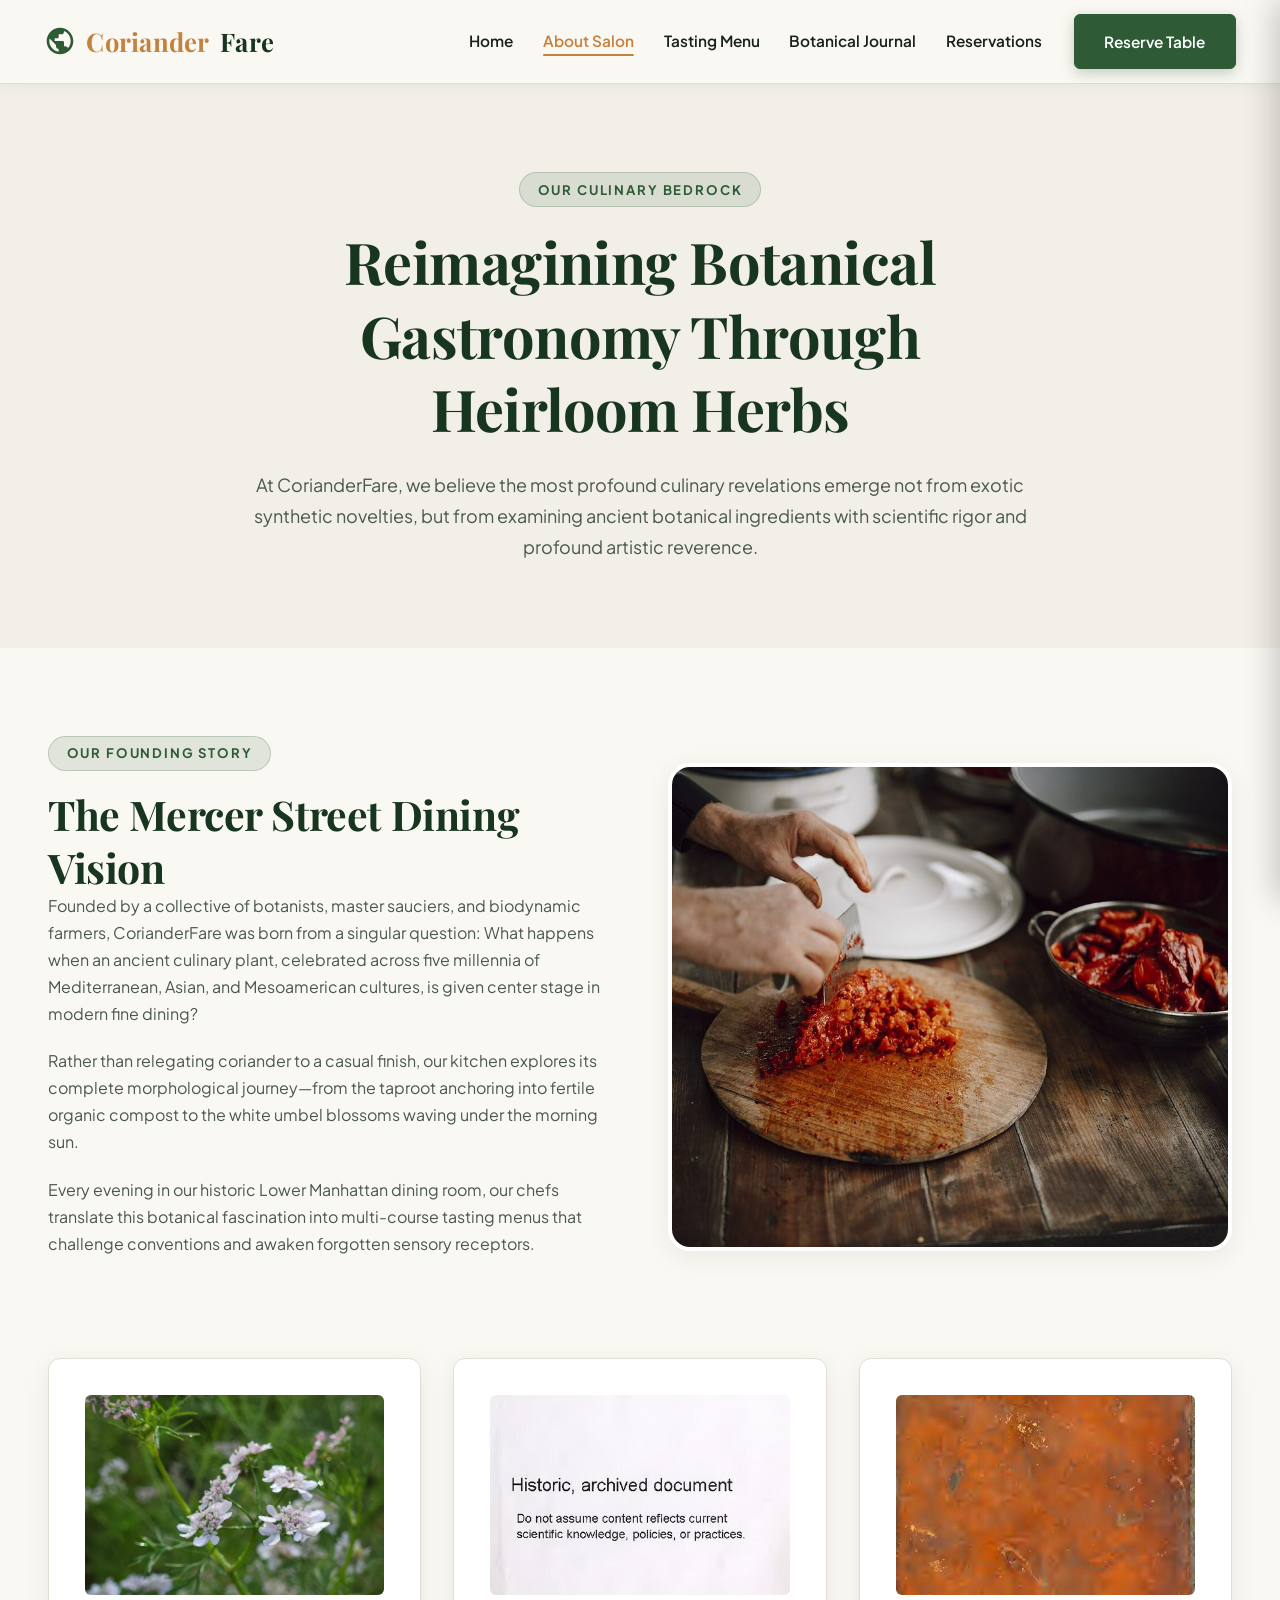
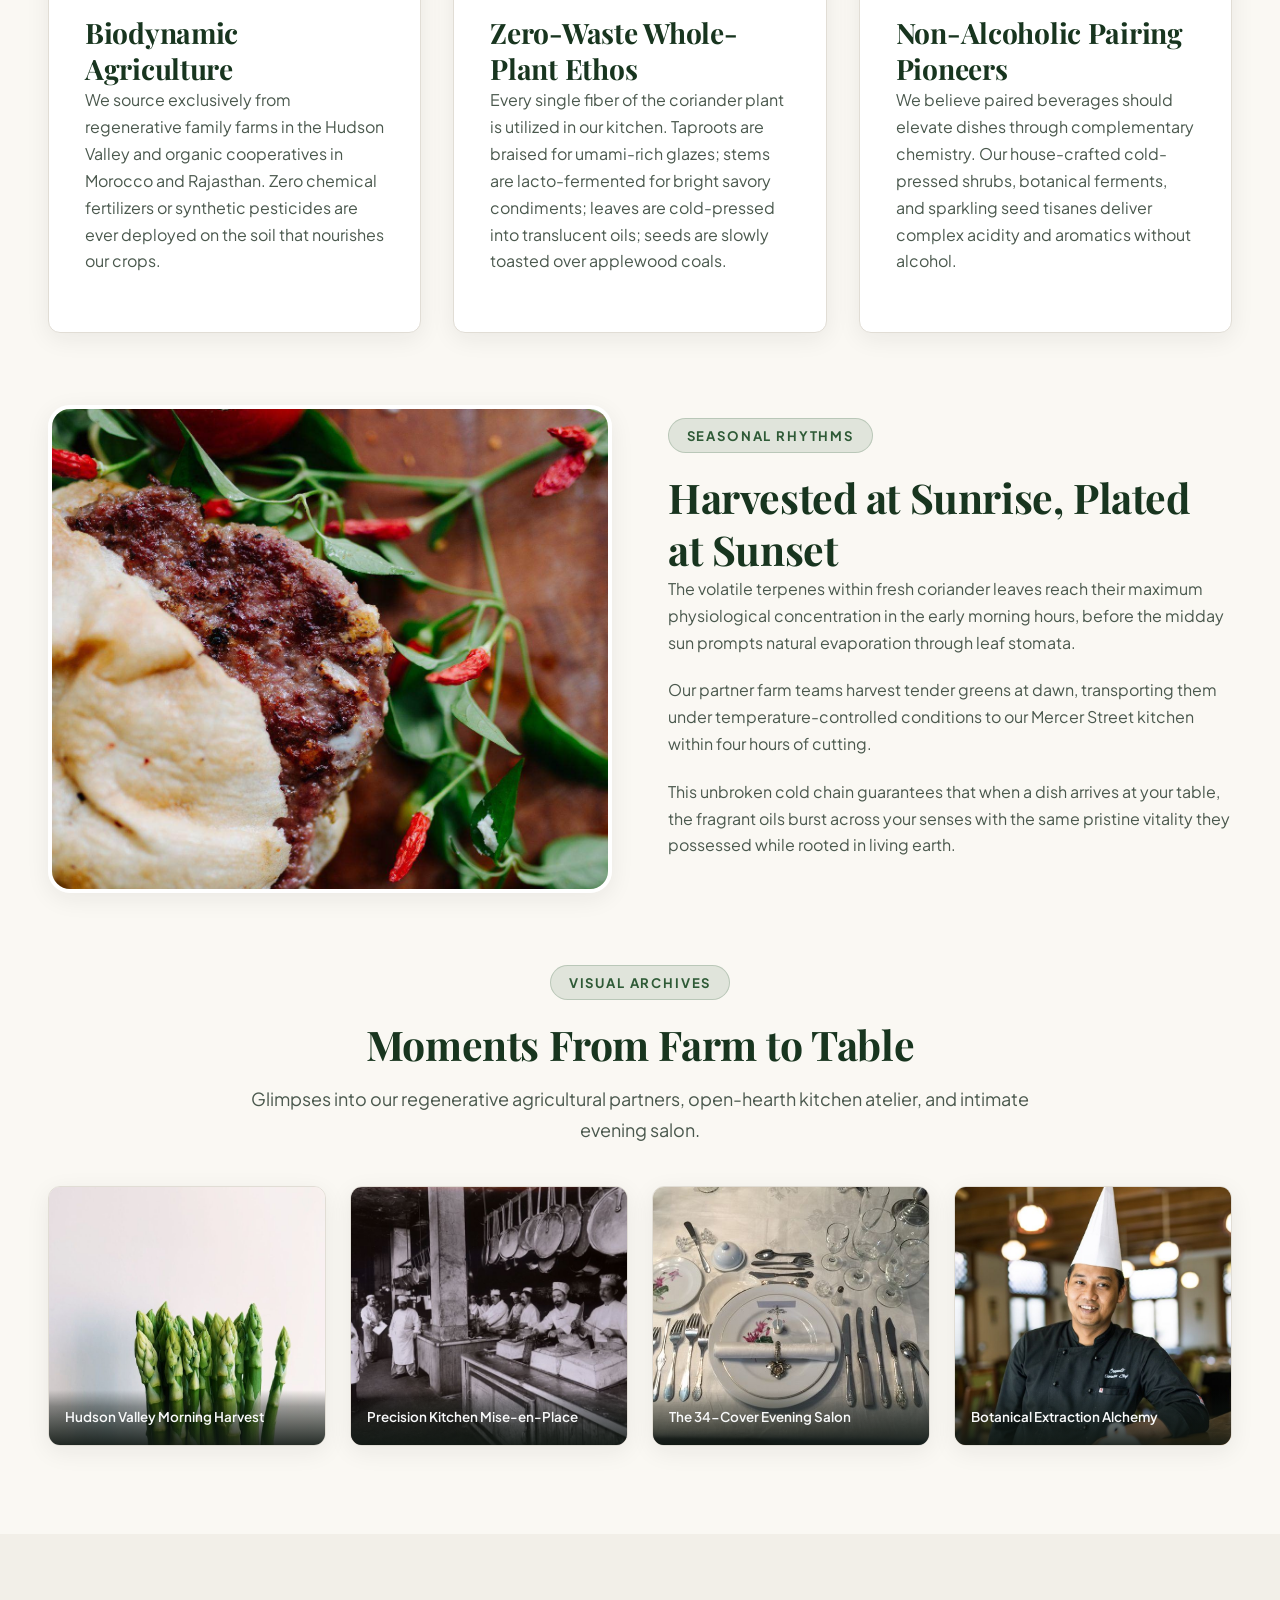
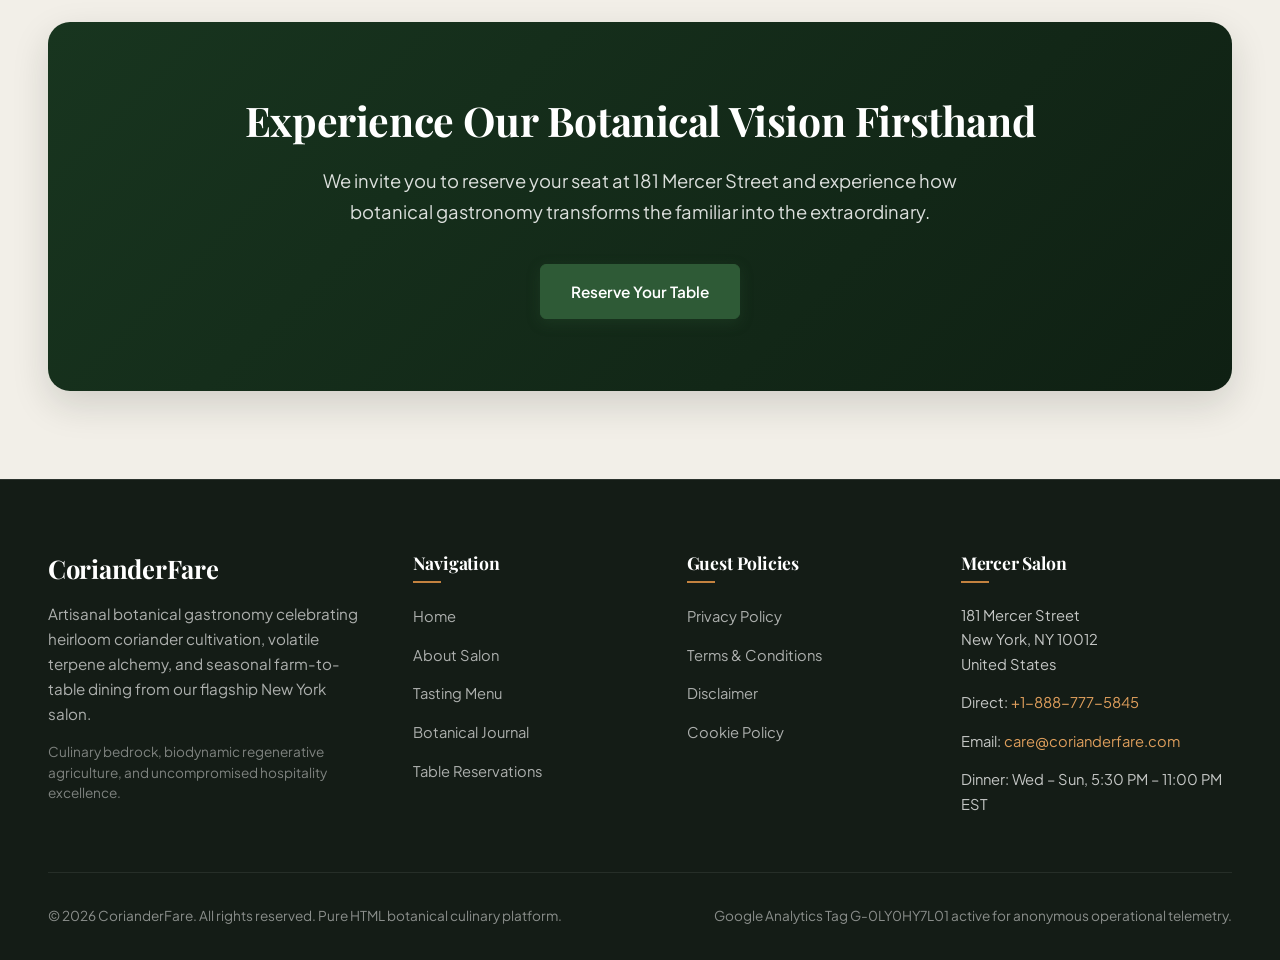
==== commit 429dd780: "Add files via upload" ====
--- a/about.html
+++ b/about.html
@@ -23,8 +23,6 @@
 
   <!-- Stylesheets -->
   <link rel="stylesheet" href="assets/css/style.css">
-  <link rel="stylesheet" href="css/style.css">
-  <link rel="stylesheet" href="style.css">
 </head>
 <body>
   <!-- Header -->
@@ -113,16 +111,25 @@
 
         <div class="grid-3" style="margin-bottom: 4.5rem;">
           <div class="botanical-card">
+            <div class="card-media-wrap">
+              <img src="assets/images/coriander_blossom_field.jpg" alt="Flowering coriander umbels across biodynamic organic farm" width="400" height="220" loading="lazy">
+            </div>
             <h3>Biodynamic Agriculture</h3>
             <p>We source exclusively from regenerative family farms in the Hudson Valley and organic cooperatives in Morocco and Rajasthan. Zero chemical fertilizers or synthetic pesticides are ever deployed on the soil that nourishes our crops.</p>
           </div>
 
           <div class="botanical-card">
+            <div class="card-media-wrap">
+              <img src="assets/images/roasted_spice_blend.jpg" alt="Roasted whole botanical spices and crushed coriander seeds" width="400" height="220" loading="lazy">
+            </div>
             <h3>Zero-Waste Whole-Plant Ethos</h3>
             <p>Every single fiber of the coriander plant is utilized in our kitchen. Taproots are braised for umami-rich glazes; stems are lacto-fermented for bright savory condiments; leaves are cold-pressed into translucent oils; seeds are slowly toasted over applewood coals.</p>
           </div>
 
           <div class="botanical-card">
+            <div class="card-media-wrap">
+              <img src="assets/images/herbal_botanical_infusion.jpg" alt="Cold-pressed botanical herb infusion glass with aromatic seeds" width="400" height="220" loading="lazy">
+            </div>
             <h3>Non-Alcoholic Pairing Pioneers</h3>
             <p>We believe paired beverages should elevate dishes through complementary chemistry. Our house-crafted cold-pressed shrubs, botanical ferments, and sparkling seed tisanes deliver complex acidity and aromatics without alcohol.</p>
           </div>
@@ -138,6 +145,33 @@
             <p>The volatile terpenes within fresh coriander leaves reach their maximum physiological concentration in the early morning hours, before the midday sun prompts natural evaporation through leaf stomata.</p>
             <p>Our partner farm teams harvest tender greens at dawn, transporting them under temperature-controlled conditions to our Mercer Street kitchen within four hours of cutting.</p>
             <p>This unbroken cold chain guarantees that when a dish arrives at your table, the fragrant oils burst across your senses with the same pristine vitality they possessed while rooted in living earth.</p>
+          </div>
+        </div>
+
+        <!-- VISUAL SALON & FARM GALLERY -->
+        <div style="margin-top: 4.5rem;">
+          <div class="section-title-wrap" style="text-align: center; margin-bottom: 2rem;">
+            <span class="section-tag">Visual Archives</span>
+            <h2>Moments From Farm to Table</h2>
+            <p class="section-desc">Glimpses into our regenerative agricultural partners, open-hearth kitchen atelier, and intimate evening salon.</p>
+          </div>
+          <div class="about-gallery-grid">
+            <div class="about-gallery-item">
+              <img src="assets/images/about_gallery_farm.jpg" alt="Morning harvest of botanical herbs from biodynamic partner farm" width="400" height="260" loading="lazy">
+              <div class="about-gallery-caption">Hudson Valley Morning Harvest</div>
+            </div>
+            <div class="about-gallery-item">
+              <img src="assets/images/about_gallery_kitchen.jpg" alt="Mercer Street culinary brigade during precision mise-en-place" width="400" height="260" loading="lazy">
+              <div class="about-gallery-caption">Precision Kitchen Mise-en-Place</div>
+            </div>
+            <div class="about-gallery-item">
+              <img src="assets/images/about_gallery_table.jpg" alt="Handcrafted walnut salon tables set with Riedel glassware" width="400" height="260" loading="lazy">
+              <div class="about-gallery-caption">The 34-Cover Evening Salon</div>
+            </div>
+            <div class="about-gallery-item">
+              <img src="assets/images/about_gallery_chef.jpg" alt="Executive Chef evaluating aromatic nuance of coriander extraction" width="400" height="260" loading="lazy">
+              <div class="about-gallery-caption">Botanical Extraction Alchemy</div>
+            </div>
           </div>
         </div>
       </div>
--- a/assets/css/style.css
+++ b/assets/css/style.css
@@ -1202,3 +1202,106 @@
     padding: 2rem 1.5rem;
   }
 }
+
+/* Enhanced Media & Card Image Styles */
+.card-media-wrap {
+  width: 100%;
+  height: 200px;
+  border-radius: var(--radius-sm);
+  overflow: hidden;
+  margin-bottom: 1.25rem;
+  background-color: var(--bg-secondary);
+}
+
+.card-media-wrap img {
+  width: 100%;
+  height: 100%;
+  object-fit: cover;
+  transition: transform 0.5s ease;
+}
+
+.botanical-card:hover .card-media-wrap img,
+.technique-card:hover .card-media-wrap img,
+.terroir-card:hover .card-media-wrap img {
+  transform: scale(1.05);
+}
+
+.blog-inline-figure {
+  margin: 2.75rem 0;
+  border-radius: var(--radius-md);
+  overflow: hidden;
+  background-color: var(--bg-card);
+  border: 1px solid var(--border-color);
+  box-shadow: var(--card-shadow);
+}
+
+.blog-inline-img {
+  width: 100%;
+  max-height: 460px;
+  object-fit: cover;
+  display: block;
+}
+
+.blog-inline-caption {
+  padding: 0.85rem 1.25rem;
+  font-size: 0.88rem;
+  color: var(--text-muted);
+  font-style: italic;
+  background-color: var(--bg-secondary);
+  border-top: 1px solid var(--border-color);
+  display: flex;
+  align-items: center;
+  gap: 0.5rem;
+}
+
+.about-gallery-grid {
+  display: grid;
+  grid-template-columns: repeat(4, 1fr);
+  gap: 1.5rem;
+  margin-top: 2.5rem;
+}
+
+.about-gallery-item {
+  position: relative;
+  border-radius: var(--radius-md);
+  overflow: hidden;
+  height: 260px;
+  box-shadow: var(--card-shadow);
+  border: 1px solid var(--border-color);
+}
+
+.about-gallery-item img {
+  width: 100%;
+  height: 100%;
+  object-fit: cover;
+  transition: transform 0.5s ease;
+}
+
+.about-gallery-item:hover img {
+  transform: scale(1.06);
+}
+
+.about-gallery-caption {
+  position: absolute;
+  bottom: 0;
+  left: 0;
+  right: 0;
+  background: linear-gradient(to top, rgba(15, 23, 18, 0.9) 0%, rgba(15, 23, 18, 0.4) 70%, transparent 100%);
+  color: #F8F9FA;
+  padding: 1rem;
+  font-size: 0.84rem;
+  font-weight: 600;
+}
+
+@media (max-width: 992px) {
+  .about-gallery-grid {
+    grid-template-columns: repeat(2, 1fr);
+  }
+}
+
+@media (max-width: 640px) {
+  .about-gallery-grid {
+    grid-template-columns: 1fr;
+  }
+}
+
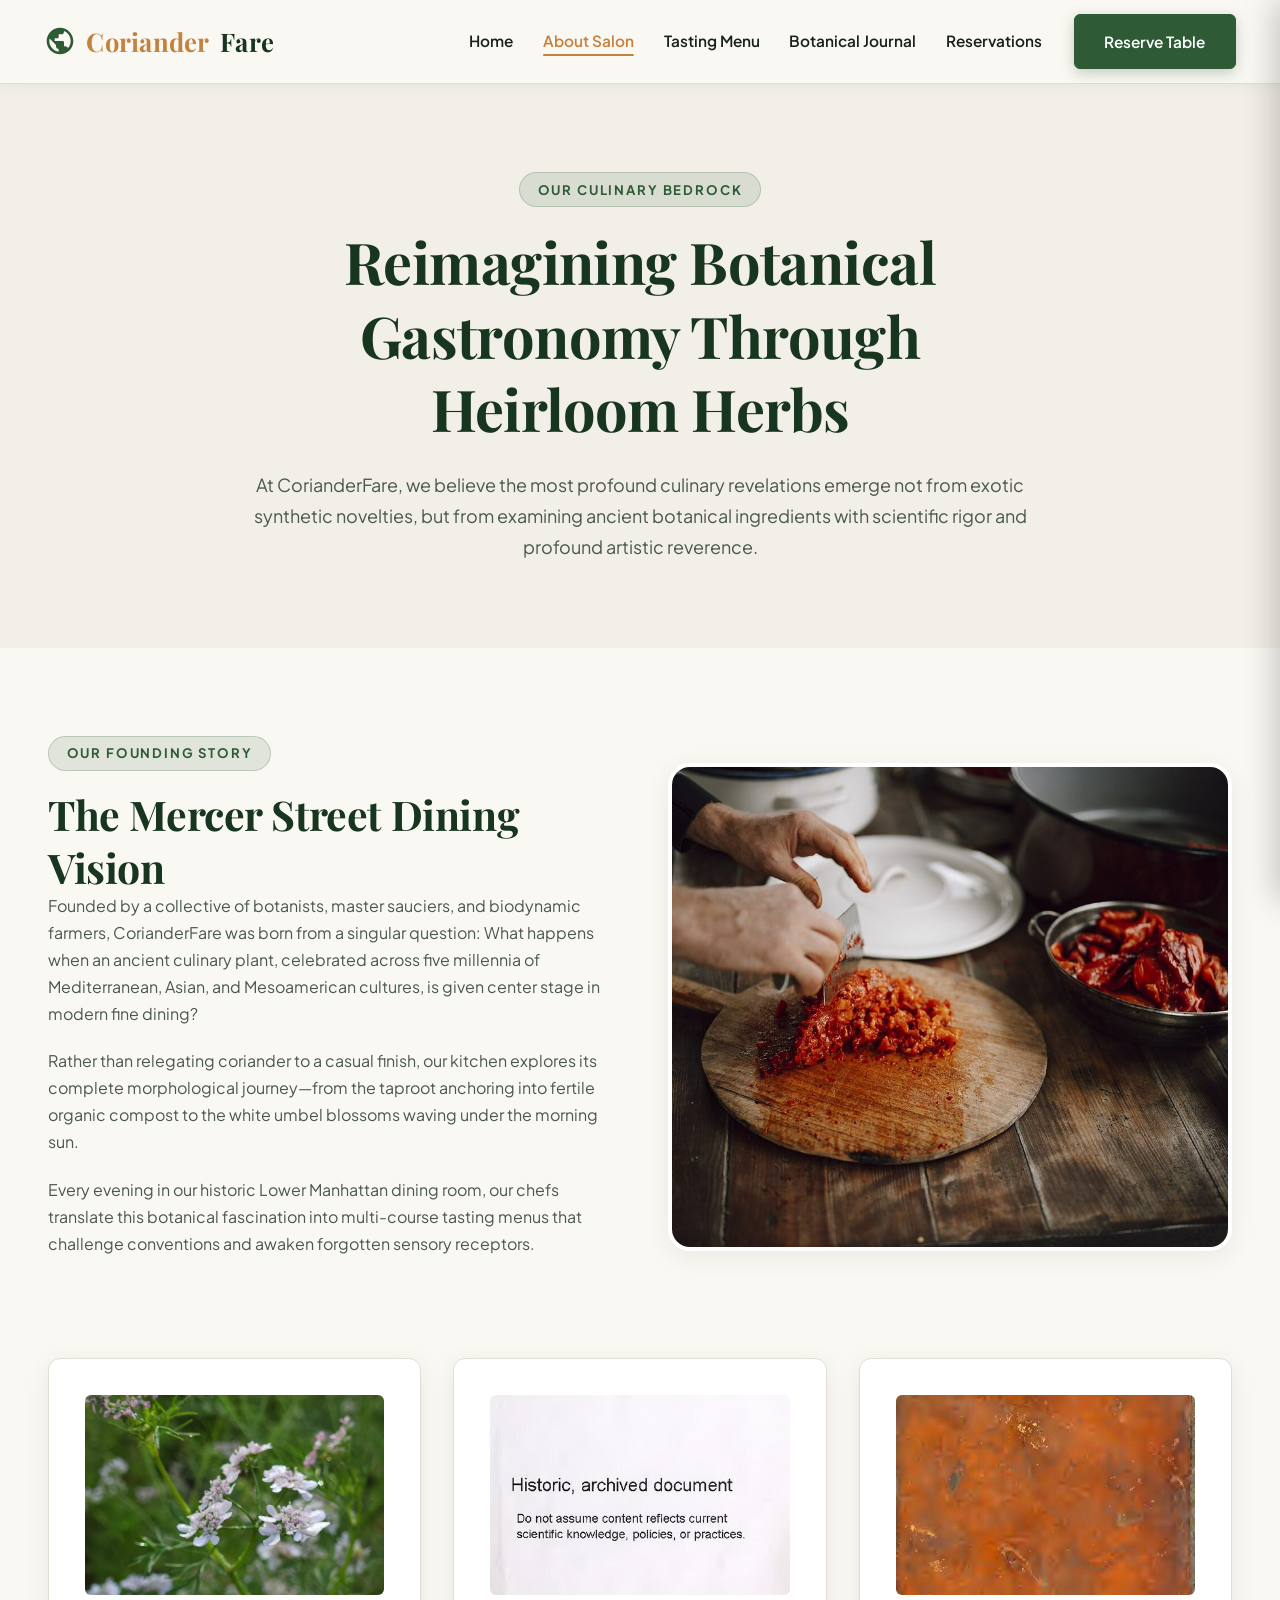
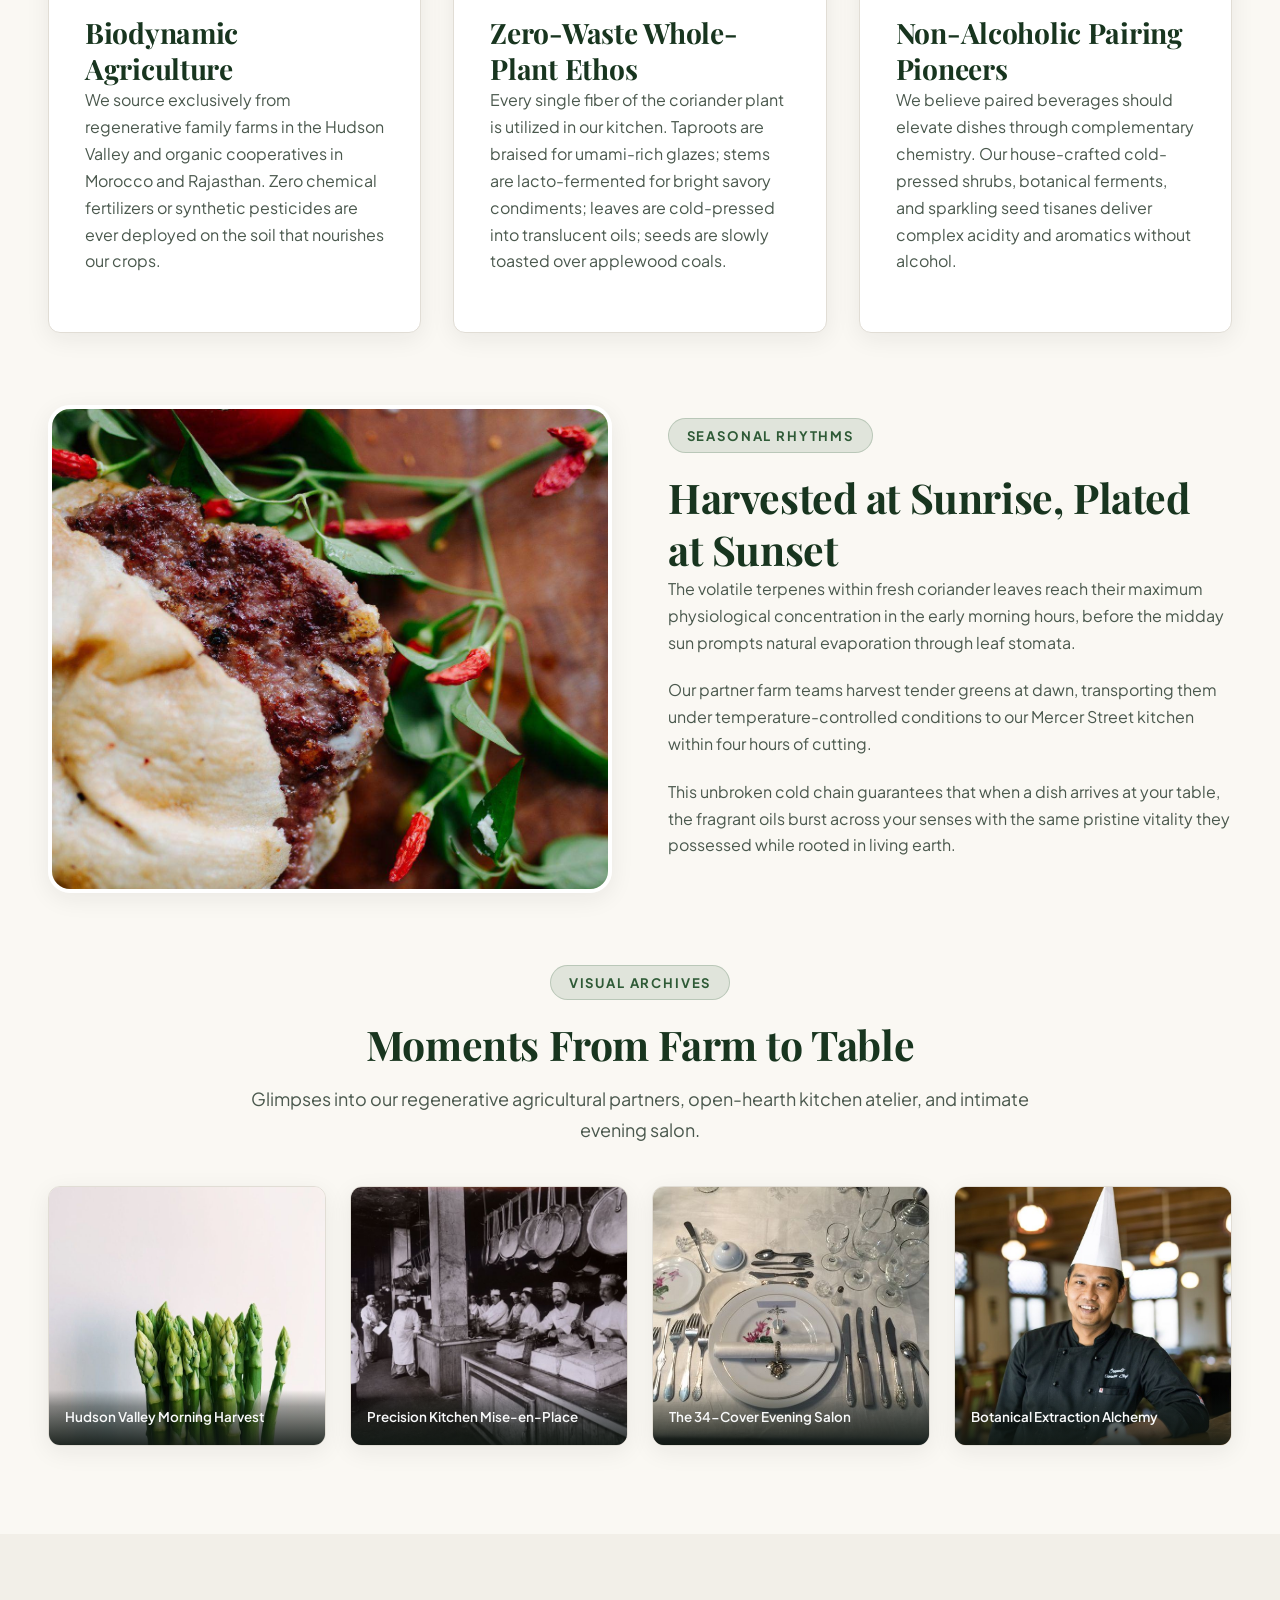
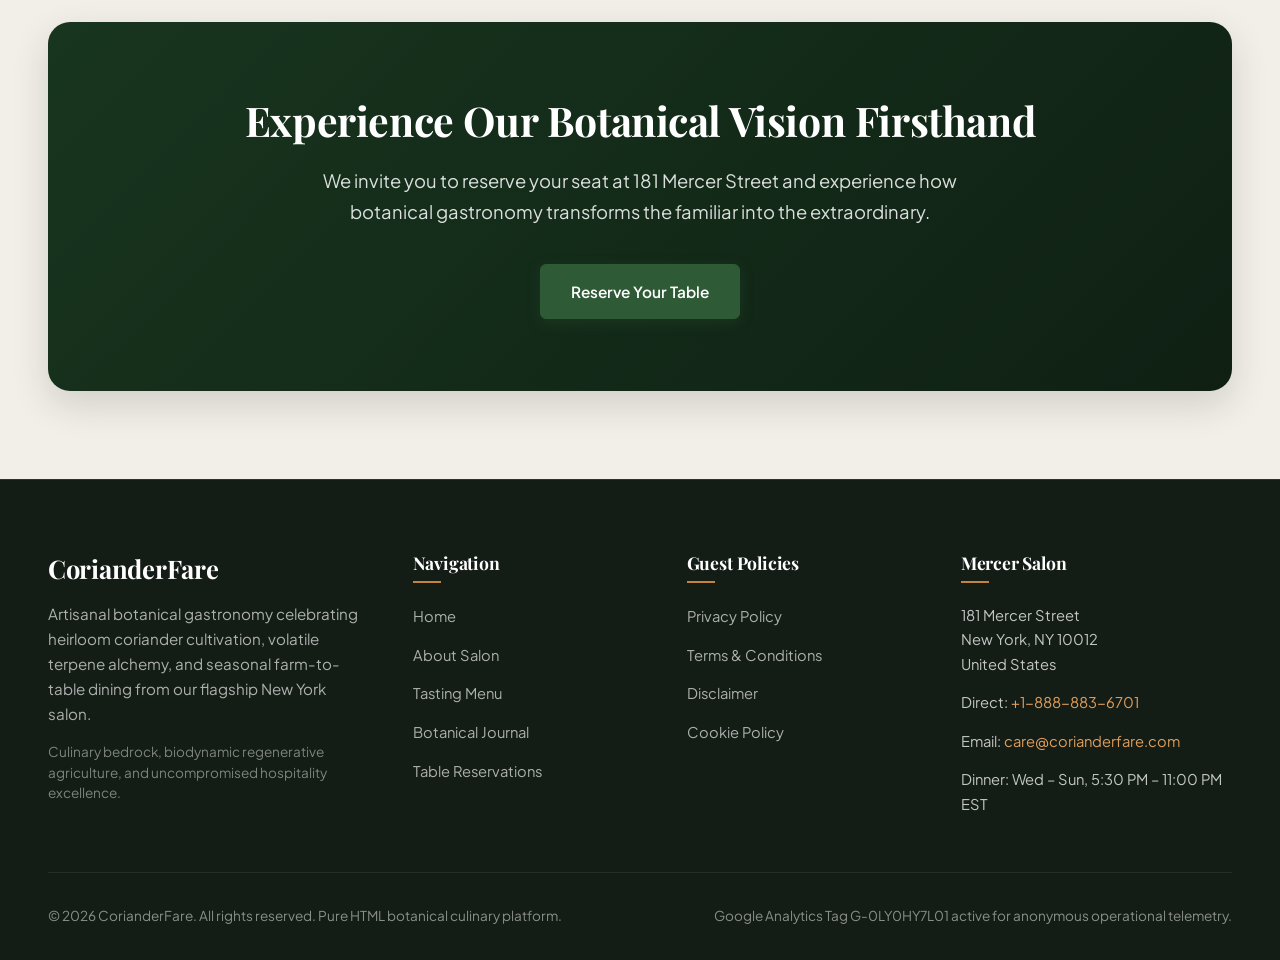
==== commit 1d8687bb: "setphone +1-888-883-6701" ====
--- a/about.html
+++ b/about.html
@@ -223,7 +223,7 @@
           <h4>Mercer Salon</h4>
           <div class="footer-contact-info">
             <div>181 Mercer Street<br>New York, NY 10012<br>United States</div>
-            <div>Direct: <a href="tel:+18887775845" style="color:var(--accent-light);">+1-888-777-5845</a></div>
+            <div>Direct: <a href="tel:+18887775845" style="color:var(--accent-light);">+1-888-883-6701</a></div>
             <div>Email: <a href="mailto:care@corianderfare.com" style="color:var(--accent-light);">care@corianderfare.com</a></div>
             <div>Dinner: Wed &ndash; Sun, 5:30 PM &ndash; 11:00 PM EST</div>
           </div>
